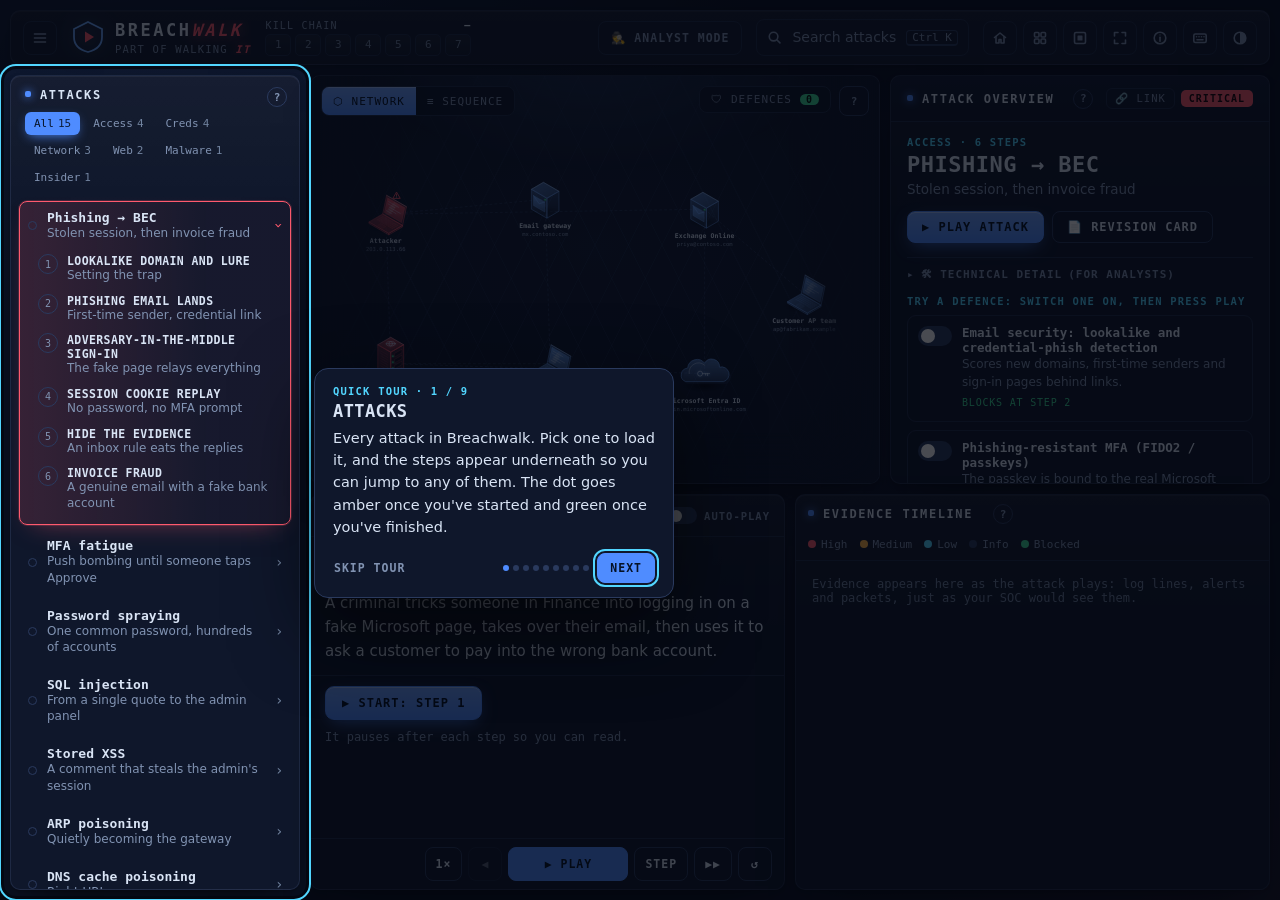
==== breachwalk/index.html @ 95c862a2 "Publish Walking IT: hub and four walks Built from the private walking-it repo by tools/build-site.mj" ====
<!DOCTYPE html>
<!--
  Breachwalk: watch real cyber attacks unfold, step by step.
  Created by Dean Baker. © 2026 Dean Baker. All rights reserved.
-->
<html lang="en-GB">
<head>
<meta charset="utf-8">
<meta name="viewport" content="width=device-width, initial-scale=1">
<meta http-equiv="Content-Security-Policy" content="default-src 'self'; script-src 'self'; style-src 'self' 'unsafe-inline' https://fonts.googleapis.com; font-src https://fonts.gstatic.com; img-src 'self' data:; connect-src 'self'; media-src 'self' data: blob:; object-src 'none'; base-uri 'self'; form-action 'none'">
<meta name="referrer" content="strict-origin-when-cross-origin">
<title>Breachwalk · Watch real cyber attacks unfold, step by step</title>
<meta name="author" content="Dean Baker">
<meta name="copyright" content="© 2026 Dean Baker">
<meta property="og:site_name" content="Walking IT">
<meta name="description" content="Watch real-world cyber attacks play out step by step, see the evidence a SOC analyst would see, and find the defence that breaks the chain. 15 attacks explained in plain English and mapped to MITRE ATT&amp;CK.">
<meta property="og:title" content="Breachwalk · part of Walking IT">
<meta property="og:description" content="Watch real-world cyber attacks play out step by step, and find the defence that breaks the chain. Explained in plain English.">
<meta property="og:type" content="website">
<meta property="og:url" content="https://deanobaker3-alt.github.io/walking-it-site/breachwalk/">
<meta property="og:image" content="https://deanobaker3-alt.github.io/walking-it-site/preview.png">
<meta name="twitter:card" content="summary_large_image">
<meta name="theme-color" content="#0a1020">
<link rel="icon" href="data:image/svg+xml,%3Csvg xmlns='http://www.w3.org/2000/svg' viewBox='0 0 32 32'%3E%3Cpath d='M16 2 29 8v8c0 7-5 12-13 14C8 28 3 23 3 16V8z' fill='%230a1020' stroke='%236ea8ff' stroke-width='2'/%3E%3Cpath d='M13 10.5v11l9-5.5z' fill='%23ff5a6e'/%3E%3C/svg%3E">
<link rel="preconnect" href="https://fonts.googleapis.com">
<link rel="preconnect" href="https://fonts.gstatic.com" crossorigin>
<link href="https://fonts.googleapis.com/css2?family=IBM+Plex+Mono:wght@400;500;600&family=IBM+Plex+Sans:wght@400;500;600;700&family=Press+Start+2P&family=VT323&display=swap" rel="stylesheet">
<style>
/* ================= THEMES ================= */
:root,[data-theme="dark"]{
  --bg:#0a1020;--bg2:#0d1428;--panel:#0f172b;--panel2:#131d36;--line:#1f2c48;--line2:#2a3a5e;
  --text:#d9e4f5;--muted:#8193b2;--dim:#71839f;
  --node:#6ea8ff;--nodeFill:#6ea8ff;--red:#ff5a6e;--amber:#ffb547;--green:#3ddc97;--violet:#a98bff;--cyan:#52d6ff;
  --accent:#4f8cff;--accentText:#061226;--glow:rgba(110,168,255,.35);
  --grid:rgba(110,168,255,.06);
  --font:"IBM Plex Sans",system-ui,sans-serif;--mono:"IBM Plex Mono",ui-monospace,Menlo,monospace;--head:"IBM Plex Mono",ui-monospace,monospace;
  --r:10px;--fs:14px;--labelFs:12px;--shadowC:#000;--rimC:#cfe2ff;
}
[data-theme="light"]{
  --bg:#eef2f8;--bg2:#e6ecf5;--panel:#ffffff;--panel2:#f4f7fc;--line:#d6deea;--line2:#c2cee0;
  --text:#13223b;--muted:#5c6e8c;--dim:#627494;
  --node:#2a63d4;--nodeFill:#2a63d4;--red:#d9324a;--amber:#c27a00;--green:#14935f;--violet:#6d4fd8;--cyan:#08779f;
  --accent:#2a63d4;--accentText:#fff;--glow:rgba(42,99,212,.25);
  --grid:rgba(42,99,212,.07);--shadowC:#1b2a4a;--rimC:#ffffff;
}
[data-theme="pixel"]{
  --bg:#0d0620;--bg2:#140a2e;--panel:#160b33;--panel2:#1d0f42;--line:#3b1f7a;--line2:#5a2fb0;
  --text:#f2ecff;--muted:#a99be0;--dim:#9585d0;
  --node:#29e7ff;--nodeFill:#29e7ff;--red:#ff3b4e;--amber:#ffe14a;--green:#7dff3a;--violet:#ff3ea5;--cyan:#29e7ff;
  --accent:#ff3ea5;--accentText:#1a0620;--glow:rgba(41,231,255,.45);
  --grid:rgba(255,62,165,.08);
  --font:"VT323",ui-monospace,monospace;--mono:"VT323",ui-monospace,monospace;--head:"Press Start 2P",ui-monospace,monospace;
  --r:0px;--fs:19px;--labelFs:9px;
}
*{box-sizing:border-box}
/* keyboard focus: a clear ring on anything you can tab to */
:focus-visible{outline:2px solid var(--cyan);outline-offset:2px}
[data-theme="pixel"] :focus-visible{outline:3px solid var(--amber);outline-offset:1px}
.pal input:focus-visible{outline:none;border-bottom-color:var(--accent)}
/* light theme: darker amber where amber is used as text, for contrast */
[data-theme="light"] text.s-data,[data-theme="light"] .ab-by{fill:#9a6200;color:#9a6200}
html,body{margin:0;height:100%;background:var(--bg);color:var(--text);font:var(--fs)/1.5 var(--font);-webkit-font-smoothing:antialiased}
button{font:inherit;color:inherit;cursor:pointer;background:none;border:none}
a{color:var(--cyan)}
kbd{font:11px var(--mono);border:1px solid var(--line2);border-bottom-width:2px;border-radius:4px;padding:0 5px;color:var(--muted)}
[data-theme="pixel"] kbd{font-size:15px;border-radius:0}
::selection{background:var(--accent);color:var(--accentText)}
::-webkit-scrollbar{width:8px;height:8px}::-webkit-scrollbar-thumb{background:var(--line2);border-radius:8px}::-webkit-scrollbar-track{background:transparent}

/* pixel-theme CRT layer */
.crt{display:none;pointer-events:none;position:fixed;inset:0;z-index:90;background:repeating-linear-gradient(to bottom,rgba(0,0,0,0) 0 2px,rgba(0,0,0,.16) 2px 3px);mix-blend-mode:multiply}
.crt::after{content:"";position:absolute;inset:0;background:radial-gradient(ellipse at center,rgba(0,0,0,0) 60%,rgba(0,0,0,.45) 100%)}
[data-theme="pixel"] .crt{display:block}

/* ================= LAYOUT ================= */
#app{display:grid;height:100vh;height:100dvh;padding:10px;gap:10px;
  grid-template-columns:290px minmax(0,1fr) 380px;grid-template-rows:auto minmax(0,1fr) 260px;
  grid-template-areas:"top top top" "side stage info" "side ev ev"}
#app.nolist{grid-template-columns:0 minmax(0,1fr) 380px;column-gap:0}
#app.nolist .side{display:none}
#app.dia{grid-template-areas:"top top top" "side stage stage" "side stage stage"}
#app.dia .info,#app.dia .ev{display:none}
.card{background:var(--panel);border:1px solid var(--line);border-radius:var(--r);min-height:0;min-width:0}
[data-theme="pixel"] .card{border:3px solid var(--line2);box-shadow:4px 4px 0 #000}
.h{font:600 12px var(--head);letter-spacing:1.6px;text-transform:uppercase;color:var(--text)}
[data-theme="pixel"] .h{font-size:10px;letter-spacing:1px;color:var(--amber)}
.muted{color:var(--muted)}

/* ================= TOP BAR ================= */
.top{grid-area:top;display:flex;align-items:center;gap:14px;padding:8px 12px;flex-wrap:nowrap}
.brand{display:flex;align-items:center;gap:10px;min-width:0}
.brand .logo{width:34px;height:34px;flex:none}
.brand b{font:700 15px var(--head);letter-spacing:2px;white-space:nowrap}
.brand b i{font-style:italic;color:var(--red)}
.brand small{display:block;font:11px var(--mono);color:var(--muted);letter-spacing:.5px;white-space:nowrap}
[data-theme="pixel"] .brand b{font-size:11px;letter-spacing:1px;color:var(--cyan);text-shadow:2px 2px 0 var(--violet)}
[data-theme="pixel"] .brand b i{color:var(--amber)}
[data-theme="pixel"] .brand small{font-size:15px}
.iconbtn{width:34px;height:34px;display:grid;place-items:center;border-radius:8px;border:1px solid var(--line);color:var(--muted);flex:none;transition:all .2s}
.iconbtn:hover,.iconbtn.on{color:var(--text);border-color:var(--accent);background:var(--panel2)}
[data-theme="pixel"] .iconbtn{border-radius:0;border-width:2px}
.iconbtn .ic{width:16px;height:16px;display:block;fill:none;stroke:currentColor;stroke-width:1.6;stroke-linecap:round;stroke-linejoin:round;overflow:visible}
.iconbtn .ic .fill{fill:currentColor;stroke:none}
[data-theme="pixel"] .iconbtn .ic{stroke-width:2;stroke-linecap:square;stroke-linejoin:miter;shape-rendering:crispEdges}
[data-theme="pixel"] .iconbtn .ic rect,[data-theme="pixel"] .iconbtn .ic .fill{rx:0}
.kc{display:flex;flex-direction:column;gap:3px;min-width:0}
.kc .lab{display:flex;justify-content:space-between;gap:10px;font:10px var(--mono);color:var(--muted);letter-spacing:1.2px;text-transform:uppercase}
.kc .lab b{color:var(--text);font-weight:600}
[data-theme="pixel"] .kc .lab{font:7px var(--head);letter-spacing:.5px}
.tiles{display:flex;gap:4px}
.tile{width:26px;height:22px;border-radius:5px;border:1px solid var(--line);display:grid;place-items:center;font:11px var(--mono);color:var(--dim);transition:all .35s cubic-bezier(.2,.8,.2,1)}
.tile.seen{color:var(--muted);border-color:var(--line2);background:var(--panel2)}
.tile.on{color:var(--accentText);background:var(--red);border-color:var(--red);box-shadow:0 0 14px var(--red);transform:translateY(-1px)}
[data-theme="pixel"] .tile{border-radius:0;border-width:2px;font:8px var(--head)}
.sp{flex:1}
.search{display:flex;align-items:center;gap:10px;border:1px solid var(--line);border-radius:8px;padding:7px 10px;color:var(--muted);min-width:210px;transition:border-color .2s}
.search:hover{border-color:var(--accent);color:var(--text)}
[data-theme="pixel"] .search{border-radius:0;border-width:2px}
.search .ic{width:15px;height:15px;flex:none;fill:none;stroke:currentColor;stroke-width:1.7;stroke-linecap:round}
[data-theme="pixel"] .search .ic{stroke-width:2;stroke-linecap:square;shape-rendering:crispEdges}
[data-theme="pixel"] .search{height:34px;align-self:center}
.hud{display:none;gap:14px;font:9px var(--head);color:var(--amber);white-space:nowrap}
.hud b{color:var(--cyan)}
[data-theme="pixel"] .hud{display:flex}
.tb{display:flex;gap:6px}
.dd{position:relative}
.menu{position:absolute;right:0;top:calc(100% + 6px);z-index:60;background:var(--panel);border:1px solid var(--line2);border-radius:10px;padding:6px;min-width:200px;box-shadow:0 20px 50px rgba(0,0,0,.45);animation:pop .18s ease-out}
[data-theme="pixel"] .menu{border-radius:0;border:3px solid var(--violet);box-shadow:6px 6px 0 #000}
.menu button{display:flex;width:100%;align-items:center;gap:10px;padding:8px 10px;border-radius:7px;text-align:left}
.menu button:hover{background:var(--panel2)}
.menu button.on{color:var(--accent)}
.menu .sw{width:14px;height:14px;border-radius:4px;flex:none;border:1px solid var(--line2)}
@keyframes pop{from{opacity:0;transform:translateY(-6px) scale(.98)}to{opacity:1;transform:none}}

/* ================= SIDEBAR ================= */
.side{grid-area:side;display:flex;flex-direction:column;overflow:hidden}
.side .hd{padding:12px 14px 8px}
.ctabs{display:flex;gap:4px;flex-wrap:wrap;margin-top:10px}
.ctab{font:11px var(--mono);padding:4px 8px;border-radius:6px;color:var(--muted);border:1px solid transparent;transition:all .2s}
.ctab b{color:var(--dim);margin-left:4px;font-weight:500}
.ctab.on{background:var(--accent);color:var(--accentText)}
.ctab.on b{color:var(--accentText);opacity:.9}
[data-theme="pixel"] .ctab{font-size:15px;border-radius:0}
.alist{overflow:auto;padding:4px 8px 10px;flex:1}
.aitem{border-radius:8px;margin-bottom:4px;border:1px solid transparent;transition:background .2s,border-color .2s}
.aitem.sel{border-color:var(--red);background:linear-gradient(90deg,rgba(255,90,110,.12),transparent 70%)}
[data-theme="pixel"] .aitem{border-radius:0}
.ahead{display:flex;align-items:center;gap:10px;width:100%;padding:8px 8px;text-align:left}
.ahead:hover{background:var(--panel2);border-radius:8px}
.dot{width:9px;height:9px;border-radius:50%;flex:none;border:1px solid var(--line2);transition:all .3s}
.dot.part{background:var(--amber);border-color:var(--amber);box-shadow:0 0 8px var(--amber)}
.dot.done{background:var(--green);border-color:var(--green);box-shadow:0 0 8px var(--green)}
[data-theme="pixel"] .dot{border-radius:0}
.ahead .nm{font:600 13px var(--mono);display:block}
.ahead .sb{font-size:12px;color:var(--muted);display:block;line-height:1.35}
[data-theme="pixel"] .ahead .nm{font:9px var(--head);line-height:1.6}
[data-theme="pixel"] .ahead .sb{font-size:15px}
.chev{margin-left:auto;color:var(--dim);transition:transform .3s}
.aitem.sel .chev{transform:rotate(90deg);color:var(--red)}
.steps{list-style:none;margin:0;padding:0 8px 8px 12px;overflow:hidden}
.steps.anim{animation:slideDown .35s ease-out}
@keyframes slideDown{from{opacity:0;transform:translateY(-6px)}to{opacity:1;transform:none}}
.steps li{display:flex;gap:9px;align-items:flex-start;padding:5px 6px;border-radius:6px;cursor:pointer;transition:background .2s}
.steps li:hover{background:var(--panel2)}
.steps .n{width:20px;height:20px;border-radius:50%;border:1px solid var(--line2);flex:none;display:grid;place-items:center;font:10px var(--mono);color:var(--muted);transition:all .3s}
.steps li.done .n{background:var(--green);border-color:var(--green);color:#04130c}
.steps li.just .n{animation:tick .35s ease-out}
.steps li.cur .n{background:var(--accent);border-color:var(--accent);color:var(--accentText);box-shadow:0 0 0 4px var(--glow)}
.steps li.blk .n{background:var(--green);border-color:var(--green);color:#04130c}
.steps li.off{opacity:.35}
[data-theme="pixel"] .steps .n{border-radius:0}
@keyframes tick{0%{transform:scale(.6)}60%{transform:scale(1.2)}100%{transform:none}}
.steps .t{font:600 11.5px var(--mono);letter-spacing:.4px;text-transform:uppercase;display:block}
.steps .s{font-size:12px;color:var(--muted);display:block;line-height:1.3}
[data-theme="pixel"] .steps .t{font:8px var(--head);line-height:1.6}
[data-theme="pixel"] .steps .s{font-size:15px}

/* ================= STAGE ================= */
.stage{grid-area:stage;position:relative;overflow:hidden;display:flex;flex-direction:column}
.stage-bar{position:absolute;top:10px;left:10px;right:10px;display:flex;gap:8px;z-index:5;pointer-events:none}
.stage-bar>*{pointer-events:auto}
.seg{display:flex;border:1px solid var(--line);border-radius:8px;overflow:hidden;background:var(--panel)}
.seg button{padding:6px 11px;font:11px var(--mono);letter-spacing:1px;text-transform:uppercase;color:var(--muted);transition:all .2s}
.seg button.on{background:var(--accent);color:var(--accentText)}
[data-theme="pixel"] .seg{border-radius:0;border-width:2px}
[data-theme="pixel"] .seg button{font:8px var(--head)}
.defbtn{display:flex;align-items:center;gap:8px;padding:6px 11px;border:1px solid var(--line);border-radius:8px;background:var(--panel);font:11px var(--mono);letter-spacing:1px;text-transform:uppercase;color:var(--muted);transition:all .2s}
.defbtn:hover{border-color:var(--green);color:var(--text)}
.defbtn b{background:var(--green);color:#04130c;border-radius:10px;padding:0 6px;font-size:10px}
[data-theme="pixel"] .defbtn{border-radius:0;border-width:2px;font:8px var(--head)}
.canvas{position:relative;flex:1;min-height:0;background:radial-gradient(ellipse 90% 70% at 50% 42%,var(--panel2),var(--panel) 75%)}
/* isometric floor: two sets of lines at the same slope as the icons */
.canvas::before{content:"";position:absolute;inset:0;pointer-events:none;
  background-image:repeating-linear-gradient(63.43deg,var(--grid) 0 1px,transparent 1px 30px),repeating-linear-gradient(-63.43deg,var(--grid) 0 1px,transparent 1px 30px);
  -webkit-mask-image:radial-gradient(ellipse 75% 70% at 50% 50%,#000 30%,transparent 100%);mask-image:radial-gradient(ellipse 75% 70% at 50% 50%,#000 30%,transparent 100%)}
/* lighting: a soft key light from above, and a vignette that lets the edges fall away */
.canvas::after{content:"";position:absolute;inset:0;pointer-events:none;z-index:1;
  background:linear-gradient(90deg,var(--panel),transparent 90px,transparent calc(100% - 90px),var(--panel)),linear-gradient(180deg,transparent 30%,transparent calc(100% - 50px),var(--panel)),radial-gradient(ellipse 60% 45% at 50% -8%,color-mix(in srgb,var(--node) 14%,transparent),transparent 70%),radial-gradient(ellipse 120% 110% at 50% 50%,transparent 58%,color-mix(in srgb,var(--bg) 70%,transparent) 100%)}
[data-theme="light"] .canvas::after{background:linear-gradient(90deg,var(--panel),transparent 90px,transparent calc(100% - 90px),var(--panel)),linear-gradient(180deg,transparent 30%,transparent calc(100% - 50px),var(--panel)),radial-gradient(ellipse 60% 45% at 50% -8%,rgba(42,99,212,.08),transparent 70%),radial-gradient(ellipse 120% 110% at 50% 50%,transparent 62%,rgba(19,34,59,.07) 100%)}
[data-theme="pixel"] .canvas::before{background-image:linear-gradient(var(--grid) 1px,transparent 1px),linear-gradient(90deg,var(--grid) 1px,transparent 1px);background-size:16px 16px;-webkit-mask-image:none;mask-image:none}
[data-theme="pixel"] .canvas::after{background:linear-gradient(90deg,var(--panel),transparent 70px,transparent calc(100% - 70px),var(--panel)),linear-gradient(180deg,transparent calc(100% - 40px),var(--panel)),radial-gradient(ellipse 120% 110% at 50% 50%,transparent 60%,rgba(0,0,0,.35) 100%)}
#net{position:absolute;inset:0;width:100%;height:100%;display:block}
#seq{position:absolute;inset:48px 0 0 0;overflow:auto;display:none}
.stage.seqv #net{display:none}.stage.seqv #seq{display:block}

/* nodes */
.node .nin{animation:nodeIn .6s cubic-bezier(.2,.9,.25,1.2) both;transform-box:fill-box;transform-origin:center bottom}
@keyframes nodeIn{from{opacity:0;transform:translateY(14px) scale(.85)}to{opacity:1;transform:none}}
/* shaded isometric icons */
.node .ico polygon,.node .ico ellipse.f-top,.node .ico rect.f-s{stroke:var(--node);stroke-width:1.1;stroke-linejoin:round;stroke-opacity:.9;transition:stroke .5s}
.node .ico .f-top{fill:url(#g-top-b)}.node .ico .f-l{fill:url(#g-l-b)}.node .ico .f-r{fill:url(#g-r-b)}.node .ico .f-s{fill:url(#g-l-b)}
.node .ico .screen{fill:url(#g-scr-b);stroke:var(--node);stroke-width:.8}
.node .ico .cyl{fill:url(#g-cyl-b);stroke:none}.node .ico .cyledge{fill:none;stroke:var(--node);stroke-width:1.1}
.node .ico .band{fill:none;stroke:var(--node);stroke-width:1;stroke-opacity:.75}
.node .ico .rimring{fill:none;stroke:var(--rimC);stroke-opacity:.35;stroke-width:.8}
.node .ico .cloud{fill:url(#g-cloud-b);stroke:var(--node);stroke-width:1.3}
.node .ico .cloudback{fill:var(--node);opacity:.08}
.node .ico .cloudhl{fill:none;stroke:var(--rimC);stroke-opacity:.55;stroke-width:1.6;stroke-linecap:round}
.node .ico .bay{fill:var(--bg);fill-opacity:.55;stroke:var(--node);stroke-width:.7;stroke-opacity:.6}
.node .ico .vent{stroke:var(--node);stroke-width:.8;stroke-opacity:.45;fill:none}
.node .ico .keys{fill:var(--node);fill-opacity:.32;stroke:none}
.node .ico .pad{fill:var(--node);fill-opacity:.14;stroke:var(--node);stroke-width:.6;stroke-opacity:.5}
.node .ico .code{stroke:var(--rimC);stroke-opacity:.7;stroke-width:1.1;stroke-linecap:round;fill:none}
.node .ico .sheen{fill:url(#g-sheen);stroke:none}
.node .ico .rim{fill:none;stroke:var(--rimC);stroke-opacity:.6;stroke-width:1.1;stroke-linejoin:round;stroke-linecap:round}
.node .ico .edge{fill:none;stroke:var(--node);stroke-width:1.1;stroke-opacity:.95}
.node .ico .ant{stroke:var(--node);stroke-width:1.6;stroke-linecap:round;fill:none}
.node .ico .tip{fill:var(--node);stroke:var(--node);stroke-opacity:.3;stroke-width:4}
.node .ico .metal polygon{stroke:var(--muted);fill:var(--muted);fill-opacity:.25}
.node .ico .glyph{fill:none;stroke:var(--node);stroke-width:1.6;stroke-linecap:round;stroke-linejoin:round}
.node .ico .emb .glyph,.node .ico .crown{stroke:var(--rimC);stroke-opacity:.9;filter:drop-shadow(0 0 3px var(--node))}
.node .ico .wdot{fill:var(--rimC)}
.node .ico .warn .glyph{stroke:var(--red);stroke-width:1.8}
.node .ico .warn{animation:warnPulse 1.6s ease-in-out infinite}
@keyframes warnPulse{50%{opacity:.45}}
.node .ico .cshadow{fill:url(#g-shadow);stroke:none}
.node .ico .led{fill:var(--green);stroke:var(--green);stroke-opacity:.28;stroke-width:3.2}
.node.focus .ico .led,.node.comp .ico .led{animation:ledTw 2.6s ease-in-out infinite}
.node .ico .led.sm{stroke-width:2.2}
@keyframes ledTw{0%,100%{opacity:1}45%{opacity:1}50%{opacity:.25}55%{opacity:1}80%{opacity:.7}}
.node.hostile .ico .f-top,.node.comp .ico .f-top{fill:url(#g-top-r)}.node.hostile .ico .f-l,.node.comp .ico .f-l,.node.hostile .ico .f-s,.node.comp .ico .f-s{fill:url(#g-l-r)}.node.hostile .ico .f-r,.node.comp .ico .f-r{fill:url(#g-r-r)}
.node.hostile .ico .screen,.node.comp .ico .screen{fill:url(#g-scr-r)}.node.hostile .ico .cyl,.node.comp .ico .cyl{fill:url(#g-cyl-r)}.node.hostile .ico .cloud,.node.comp .ico .cloud{fill:url(#g-cloud-r)}
.node.comp .ico .led{fill:var(--red);stroke:var(--red);animation-duration:.9s}
[data-theme="dark"] .node.focus .ico{filter:drop-shadow(0 0 10px color-mix(in srgb,var(--node) 45%,transparent))}
[data-theme="dark"] .node.comp .ico{filter:drop-shadow(0 0 12px color-mix(in srgb,var(--red) 55%,transparent))}
[data-theme="light"] .node .ico .bay{fill:#fff;fill-opacity:.7}
[data-theme="light"] .node .ico .code{stroke:#fff;stroke-opacity:.9}
[data-theme="light"] .node .ico .rim,[data-theme="light"] .node .ico .cloudhl{stroke-opacity:.85}
[data-theme="light"] .node.focus .ico{filter:drop-shadow(0 4px 10px rgba(42,99,212,.28))}
[data-theme="light"] .node.comp .ico{filter:drop-shadow(0 4px 12px rgba(217,50,74,.35))}
.node.hostile{--node:var(--red);--nodeFill:var(--red)}
.node.comp{--node:var(--red);--nodeFill:var(--red)}
.node .halo ellipse{opacity:0;transition:opacity .5s}
.node .halo .pool{fill:url(#g-halo-b)}
.node .halo .ring{fill:none;stroke:var(--node);stroke-width:1.3;stroke-dasharray:3 7;stroke-linecap:round}
.node .halo .ring.r2{stroke-width:.8;stroke-dasharray:1 5}
.node.focus .halo .pool{opacity:.85}
.node.focus .halo .ring{opacity:.75;animation:ringSpin 9s linear infinite}
.node.focus .halo .ring.r2{opacity:.4;animation-direction:reverse;animation-duration:14s}
.node.hostile .halo .pool{fill:url(#g-halo-r)}
.node.comp .halo .pool{fill:url(#g-halo-r);opacity:1;animation:pulse 1.8s ease-in-out infinite}
.node.comp .halo .ring{stroke:var(--red);opacity:.8}
.node.comp.focus .halo .ring{animation:ringSpin 5s linear infinite}
@keyframes ringSpin{to{stroke-dashoffset:-100}}
@keyframes pulse{0%,100%{opacity:.55}50%{opacity:1}}
.node.dim{opacity:.35;transition:opacity .5s}
.node{transition:opacity .5s}
.node .nl{font:600 13px var(--mono);fill:var(--text);text-anchor:middle}
.node .ns{font:11px var(--mono);fill:var(--muted);text-anchor:middle}
[data-theme="pixel"] .node .nl{font:9px var(--head)}
[data-theme="pixel"] .node .ns{font:14px var(--mono)}
.node.bump .ico{animation:bump .45s ease-out}
@keyframes bump{0%{transform:none}35%{transform:translateY(-6px) scale(1.06)}100%{transform:none}}
.node .ico{transform-box:fill-box;transform-origin:center bottom}
.node .px rect{shape-rendering:crispEdges}
.compbadge{opacity:0;transition:opacity .4s}
.node.comp .compbadge{opacity:1}
.compbadge rect{fill:var(--red);stroke:color-mix(in srgb,var(--red) 55%,#fff);stroke-width:.8}
.compbadge text{fill:#fff;font:700 9px var(--mono);text-anchor:middle;letter-spacing:.8px}
.compbadge .bdot{fill:#fff;animation:blink 1s steps(2) infinite}
[data-theme="dark"] .node.comp .compbadge{filter:drop-shadow(0 0 5px color-mix(in srgb,var(--red) 60%,transparent))}
[data-theme="light"] .node.comp .compbadge{filter:drop-shadow(0 2px 4px rgba(217,50,74,.35))}
[data-theme="pixel"] .node.comp .compbadge{animation:blink 1.2s steps(2) infinite}
[data-theme="pixel"] .compbadge text{font:6px var(--head)}
@keyframes blink{50%{opacity:.55}}
.link{stroke:var(--line2);stroke-width:1.4;stroke-dasharray:4 6;stroke-linecap:round;fill:none;transition:stroke .4s,stroke-width .4s}
.linkglow{stroke:var(--node);stroke-width:7;stroke-linecap:round;fill:none;opacity:0;transition:opacity .5s,stroke .4s}
.link.live{stroke:var(--node);stroke-width:1.8;stroke-opacity:.9;animation:flow 1s linear infinite}
.linkglow.live{opacity:.12}
.link.live.hot,.linkglow.live.hot{stroke:var(--red)}
.linkglow.live.hot{opacity:.16}
@keyframes flow{to{stroke-dashoffset:-22}}
/* packets */
.pkt rect.card{rx:6;stroke-width:1.4}
.pkt text{font:600 11px var(--mono);fill:#fff;dominant-baseline:middle;text-anchor:middle;letter-spacing:.3px}
[data-theme="pixel"] .pkt rect.card{rx:0;stroke-width:2}
[data-theme="pixel"] .pkt text{font:8px var(--head)}
.k-attack rect.card{fill:#3a0d18;stroke:var(--red)}.k-attack .dotp{fill:var(--red)}
.k-normal rect.card{fill:#0e2346;stroke:var(--node)}.k-normal .dotp{fill:var(--node)}
.k-data rect.card{fill:#3a2a06;stroke:var(--amber)}.k-data .dotp{fill:var(--amber)}
.k-defence rect.card{fill:#06301f;stroke:var(--green)}.k-defence .dotp{fill:var(--green)}
[data-theme="light"] .pkt text{fill:#13223b}
[data-theme="light"] .k-attack rect.card{fill:#ffe5e9}[data-theme="light"] .k-normal rect.card{fill:#e4edff}[data-theme="light"] .k-data rect.card{fill:#fff2d6}[data-theme="light"] .k-defence rect.card{fill:#dcf7ea}
.pkt .pcore{fill:#fff}
.pkt .pglow{animation:pktPulse .5s ease-in-out infinite alternate}
@keyframes pktPulse{to{transform:scale(1.18)}}
.pkt .pglow{transform-box:fill-box;transform-origin:center}
.pkt rect.card{filter:drop-shadow(0 4px 10px rgba(0,0,0,.35))}
.trail{fill:none;stroke-width:2.4;stroke-linecap:round;stroke-dasharray:1;stroke-dashoffset:1;opacity:.9}
.trail.glow{stroke-width:9;opacity:.16}
.trailg{transition:opacity .6s}.trailg.fade{opacity:0}
.trail.k-attack{stroke:var(--red)}.trail.k-normal{stroke:var(--node)}.trail.k-data{stroke:var(--amber)}.trail.k-defence{stroke:var(--green)}
.ripple{fill:none;stroke-width:2;animation:ripple .9s ease-out forwards}
.ripple.k-attack{stroke:var(--red)}.ripple.k-normal{stroke:var(--node)}.ripple.k-data{stroke:var(--amber)}.ripple.k-defence{stroke:var(--green)}
@keyframes ripple{from{opacity:.9;transform:scale(.3)}to{opacity:0;transform:scale(1.8)}}
.rippleg .ripple{stroke-width:1.6}
.rippleg .ripple.r2{animation-delay:.18s;opacity:0}
.rippleg .ripple.r3{stroke-width:1;animation-duration:.7s}
.ripple{transform-box:fill-box;transform-origin:center}
.shield{animation:shieldIn .5s cubic-bezier(.2,1.4,.3,1) both;transform-box:fill-box;transform-origin:center}
.shield path{fill:var(--green);stroke:#04130c;stroke-width:1.5}
.shield .sbody{fill:url(#g-sh);stroke:#bfffe2;stroke-width:1.2}
[data-theme="pixel"] .shield .sbody{fill:var(--green);stroke:#04130c}
.shield .sglow{fill:var(--green);opacity:.16;animation:sglow 1.4s ease-in-out infinite}
@keyframes sglow{50%{opacity:.3}}
[data-theme="dark"] .shield{filter:drop-shadow(0 0 10px rgba(61,220,151,.55))}
.shield text{font:700 10px var(--mono);fill:var(--green);text-anchor:middle}
[data-theme="pixel"] .shield text{font:8px var(--head)}
@keyframes shieldIn{from{opacity:0;transform:scale(.2) rotate(-20deg)}to{opacity:1;transform:none}}
.burst{fill:none;stroke:var(--green);stroke-width:3;animation:ripple 1s ease-out forwards;transform-box:fill-box;transform-origin:center}
.callout{animation:pop2 .45s cubic-bezier(.2,1.4,.3,1) both;transform-box:fill-box;transform-origin:center bottom}
.callout .cbg{fill:var(--panel2);stroke:color-mix(in srgb,var(--red) 70%,var(--line2));stroke-width:1.2;rx:8}
.callout .cbar{fill:var(--red);stroke:var(--red);stroke-opacity:.3;stroke-width:4;animation:blink 1.2s ease-in-out infinite}.callout .cptr{fill:var(--panel2);stroke:color-mix(in srgb,var(--red) 70%,var(--line2));stroke-width:1.2;stroke-linejoin:round}
.callout.good .cbg,.callout.good .cptr{stroke:color-mix(in srgb,var(--green) 70%,var(--line2))}.callout.good .cbar{fill:var(--green)}
[data-theme="dark"] .callout{filter:drop-shadow(0 6px 14px rgba(0,0,0,.45))}
[data-theme="light"] .callout{filter:drop-shadow(0 4px 10px rgba(19,34,59,.15))}
[data-theme="pixel"] .callout rect{fill:var(--panel);stroke:var(--red);stroke-width:2;rx:0}[data-theme="pixel"] .callout.good rect{stroke:var(--green)}
.callout text{font:600 11.5px var(--mono);fill:var(--text);text-anchor:middle;dominant-baseline:middle}
[data-theme="pixel"] .callout rect{rx:0;stroke-width:2}
[data-theme="pixel"] .callout text{font:8px var(--head)}
@keyframes pop2{from{opacity:0;transform:translateY(8px) scale(.8)}to{opacity:1;transform:none}}

/* banner */
.banner{position:absolute;left:50%;top:56px;transform:translateX(-50%);z-index:6;padding:10px 18px;border-radius:12px;font:600 13px var(--mono);letter-spacing:1px;display:flex;gap:10px;align-items:center;animation:bannerIn .5s cubic-bezier(.2,1.3,.3,1) both;white-space:nowrap;box-shadow:0 12px 40px rgba(0,0,0,.4)}
.banner.good{background:linear-gradient(180deg,#5cf0b0,var(--green));color:#04130c;box-shadow:0 10px 30px -6px rgba(61,220,151,.55),inset 0 1px 0 rgba(255,255,255,.5)}
.banner.bad{background:linear-gradient(180deg,#ff7d8d,var(--red));color:#fff;box-shadow:0 10px 30px -6px rgba(255,90,110,.55),inset 0 1px 0 rgba(255,255,255,.35)}
[data-theme="light"] .banner.good{box-shadow:0 8px 22px -8px rgba(20,147,95,.6)}[data-theme="light"] .banner.bad{box-shadow:0 8px 22px -8px rgba(217,50,74,.6)}
[data-theme="pixel"] .banner.good{background:var(--green)}[data-theme="pixel"] .banner.bad{background:var(--red)}
[data-theme="pixel"] .banner{border-radius:0;font:11px var(--head);padding:14px 20px;box-shadow:6px 6px 0 #000;animation:bannerIn .5s steps(5) both,shake .4s .5s 2}
@keyframes bannerIn{from{opacity:0;transform:translate(-50%,-16px) scale(.9)}to{opacity:1;transform:translateX(-50%)}}
@keyframes shake{25%{transform:translate(-52%,0)}75%{transform:translate(-48%,0)}}

/* sequence view */
#seq svg{display:block}
.seqhead{position:sticky;top:0;z-index:2;background:linear-gradient(var(--panel) 80%,transparent)}
.lhead rect{fill:var(--panel2);stroke:var(--line2)}
.lhead.bad rect{stroke:var(--red);fill:color-mix(in srgb,var(--red) 8%,var(--panel2))}
.lanehd{font:600 11px var(--mono);fill:var(--text);text-anchor:middle}
.lhead.bad .lanehd{fill:var(--red)}
.lanesub{font:10px var(--mono);fill:var(--muted);text-anchor:middle}
[data-theme="pixel"] .lhead rect{rx:0}
[data-theme="pixel"] .lanehd{font:15px var(--mono)}[data-theme="pixel"] .lanesub{font:13px var(--mono)}
.lane{stroke:var(--line2);stroke-dasharray:2 5}
.lane.bad{stroke:color-mix(in srgb,var(--red) 45%,var(--line2))}
.sband rect{fill:color-mix(in srgb,var(--cyan) 5%,transparent);stroke:var(--line)}
.sband.cur rect{fill:color-mix(in srgb,var(--cyan) 12%,transparent);stroke:color-mix(in srgb,var(--cyan) 50%,var(--line))}
.sstep{font:700 10.5px var(--mono);fill:var(--cyan);letter-spacing:1px}
.sstitle{font:600 12px var(--font);fill:var(--text)}
[data-theme="pixel"] .sband rect{rx:0}
[data-theme="pixel"] .sstep{font:7px var(--head);fill:var(--amber)}[data-theme="pixel"] .sstitle{font:16px var(--mono)}
.sarrow{fill:none;stroke-width:2;stroke-linecap:round}
.sarrow.draw{stroke-dasharray:1;stroke-dashoffset:1;animation:draw var(--d,1s) cubic-bezier(.4,0,.2,1) forwards}
@keyframes draw{to{stroke-dashoffset:0}}
.sarrow.headin{animation:fadeIn .15s var(--d,1s) both}
.sdot{stroke:none}
.slabel{font:600 11px var(--mono);text-anchor:middle;paint-order:stroke;stroke:var(--panel);stroke-width:5px;stroke-linejoin:round}
[data-theme="pixel"] .slabel{font:15px var(--mono)}
.slabel.draw,.sblock.draw{animation:fadeIn .6s .25s both}
.s-attack{stroke:var(--red);fill:var(--red)}.s-normal{stroke:var(--node);fill:var(--node)}.s-data{stroke:var(--amber);fill:var(--amber)}.s-defence{stroke:var(--green);fill:var(--green)}
text.s-attack,text.s-normal,text.s-data,text.s-defence{stroke:var(--panel)}
.sblock circle{fill:var(--green)}.sblock text{font:700 11px var(--mono);fill:#04130c;text-anchor:middle}
.scall rect{fill:var(--panel2);stroke:var(--red)}.scall.good rect{stroke:var(--green)}
.scall text{font:600 11px var(--mono);fill:var(--text);text-anchor:middle;dominant-baseline:middle}
[data-theme="pixel"] .scall rect{rx:0}[data-theme="pixel"] .scall text{font:15px var(--mono)}
.seqempty{position:absolute;top:130px;left:0;right:0;text-align:center;padding:0 30px}
@keyframes fadeIn{from{opacity:0}to{opacity:1}}

/* inspector */
.insp{position:absolute;inset:0;z-index:8;background:var(--panel);display:flex;flex-direction:column;animation:inspIn .35s cubic-bezier(.2,.9,.3,1) both}
@keyframes inspIn{from{opacity:0;transform:translateY(14px)}to{opacity:1;transform:none}}
.insp .ih{display:flex;gap:12px;align-items:center;padding:12px 14px;border-bottom:1px solid var(--line)}
.badge{font:600 10px var(--mono);letter-spacing:1px;text-transform:uppercase;padding:3px 8px;border-radius:5px;white-space:nowrap}
[data-theme="pixel"] .badge{border-radius:0;font:7px var(--head);padding:5px 7px}
.sev-high .badge,.badge.sev-high{background:var(--red);color:#fff}
.sev-med .badge,.badge.sev-med{background:var(--amber);color:#1c1300}
.sev-low .badge,.badge.sev-low{background:var(--cyan);color:#001a24}
.sev-info .badge,.badge.sev-info{background:var(--line2);color:var(--text)}
.sev-block .badge,.badge.sev-block{background:var(--green);color:#04130c}
.insp .it{min-width:0;flex:1}
.insp .it b{display:block;font:600 13.5px var(--mono);white-space:nowrap;overflow:hidden;text-overflow:ellipsis}
.insp .it span{font:11.5px var(--mono);color:var(--muted)}
[data-theme="pixel"] .insp .it b{font:9px var(--head);line-height:1.7}
[data-theme="pixel"] .insp .it span{font-size:15px}
.insp .ib{overflow:auto;padding:12px 16px 18px;display:grid;grid-template-columns:minmax(0,1.25fr) minmax(0,1fr);gap:18px}
.insp .ib.one{grid-template-columns:1fr}
.where{font:11.5px var(--mono);color:var(--muted);margin-bottom:10px}
[data-theme="pixel"] .where{font-size:15px}
.layers{display:flex;height:22px;border-radius:5px;overflow:hidden;margin-bottom:12px;font:10px var(--mono)}
.layers div{display:flex;align-items:center;justify-content:space-between;padding:0 6px;color:#04101f;font-weight:600}
.grp{border:1px solid var(--line);border-radius:8px;margin-bottom:10px;overflow:hidden}
.grp .gh{padding:7px 10px;background:var(--panel2);font:600 12px var(--mono);display:flex;justify-content:space-between;gap:10px}
.grp .gh span{color:var(--muted);font-weight:400}
[data-theme="pixel"] .grp{border-radius:0}
.fld{display:grid;grid-template-columns:130px minmax(0,1fr);gap:4px 12px;padding:7px 10px;border-top:1px solid var(--line)}
.fld:first-child{border-top:none}
.fld .fn{font:600 11.5px var(--mono);color:var(--muted)}
.fld .fv{font:12.5px var(--mono);word-break:break-word}
.fld .fm{grid-column:2;font-size:12.5px;color:var(--muted)}
[data-theme="pixel"] .fld .fn{font:7px var(--head);line-height:1.8}
[data-theme="pixel"] .fld .fv{font-size:17px}[data-theme="pixel"] .fld .fm{font-size:15px}
pre.raw{margin:0;background:#060a14;color:#cfe0ff;border:1px solid var(--line);border-radius:8px;padding:10px 12px;font:11.5px/1.55 var(--mono);white-space:pre-wrap;word-break:break-word}
[data-theme="light"] pre.raw{background:#0f1a2e}
[data-theme="pixel"] pre.raw{border-radius:0;font-size:16px;color:var(--green);background:#05020d}
.hex{font:11.5px/1.7 var(--mono);display:grid;grid-template-columns:44px 1fr auto;gap:2px 12px}
.hex .o{color:var(--dim)}.hex .a{color:var(--muted)}
[data-theme="pixel"] .hex{font-size:16px}

/* ================= INFO PANEL ================= */
.info{grid-area:info;overflow:auto;display:flex;flex-direction:column}
.info .ph{display:flex;justify-content:space-between;align-items:center;padding:12px 16px;border-bottom:1px solid var(--line);position:sticky;top:0;background:var(--panel);z-index:1}
.back{font:10.5px var(--mono);letter-spacing:1px;text-transform:uppercase;color:var(--muted);border:1px solid var(--line);border-radius:6px;padding:3px 8px}
.back:hover{color:var(--text);border-color:var(--accent)}
[data-theme="pixel"] .back{border-radius:0;font:7px var(--head);padding:5px 7px}
.ib2{padding:14px 16px 18px}
.fx-in{animation:fxIn .45s cubic-bezier(.2,.8,.2,1) both}
@keyframes fxIn{from{opacity:0;transform:translateY(10px)}to{opacity:1;transform:none}}
.kick{font:600 10.5px var(--mono);letter-spacing:1.2px;text-transform:uppercase;color:var(--cyan)}
[data-theme="pixel"] .kick{font:7px var(--head);color:var(--amber);line-height:1.8}
.ttl{font:700 22px var(--head);margin:4px 0 0;letter-spacing:.5px;text-transform:uppercase}
[data-theme="pixel"] .ttl{font-size:13px;line-height:1.6;color:var(--cyan);text-shadow:2px 2px 0 var(--violet)}
.subt{color:var(--muted);margin:2px 0 10px;font-size:13.5px}
[data-theme="pixel"] .subt{font-size:17px}
.para{margin:0 0 12px;font-size:13.5px;line-height:1.6}
[data-theme="pixel"] .para{font-size:18px;line-height:1.3}
.kv{display:grid;grid-template-columns:auto 1fr;border-top:1px solid var(--line);margin:8px 0 4px}
.kv span{padding:7px 0;border-bottom:1px solid var(--line);font-size:12.5px}
.kv span:nth-child(odd){font:600 10.5px var(--mono);letter-spacing:1px;text-transform:uppercase;color:var(--muted);padding-right:14px}
[data-theme="pixel"] .kv span{font-size:16px}[data-theme="pixel"] .kv span:nth-child(odd){font:7px var(--head);line-height:2}
.chip{display:inline-block;font:600 10px var(--mono);letter-spacing:1px;padding:3px 8px;border-radius:5px;text-transform:uppercase}
.chip.crit{background:var(--red);color:#1a0508}.chip.high{background:var(--amber);color:#1c1300}
[data-theme="pixel"] .chip{border-radius:0;font:7px var(--head)}
.mcard{border:1px solid var(--line);border-radius:8px;padding:8px 10px;margin:8px 0;display:flex;gap:10px;align-items:flex-start;transition:opacity .3s,border-color .3s}
.mcard.pending{opacity:.68}
.mcard .mt{font:600 10px var(--mono);letter-spacing:1px;text-transform:uppercase;padding:2px 7px;border-radius:4px;flex:none;white-space:nowrap}
.mcard .ml{font:12px var(--mono)}
.mcard .ml small{display:block;color:var(--muted);font-size:10.5px;letter-spacing:.6px;text-transform:uppercase}
[data-theme="pixel"] .mcard{border-radius:0}
[data-theme="pixel"] .mcard .mt{font:6px var(--head);border-radius:0;padding:4px}
[data-theme="pixel"] .mcard .ml{font-size:16px}[data-theme="pixel"] .mcard .ml small{font-size:13px}
.mt.k-attack{background:var(--red);color:#1a0508}[data-theme="light"] .mt.k-attack{background:#b3243a;color:#fff}[data-theme="light"] .mt.k-normal{color:#fff}.mt.k-normal{background:var(--node);color:#04101f}.mt.k-data{background:var(--amber);color:#1c1300}.mt.k-defence{background:var(--green);color:#04130c}
.box{border-radius:8px;padding:10px 12px;margin:12px 0;font-size:13px;line-height:1.55}
.box b.h2{display:block;font:600 10px var(--mono);letter-spacing:1.2px;text-transform:uppercase;margin-bottom:4px}
.box.see{background:rgba(82,214,255,.08);border:1px solid rgba(82,214,255,.35)}
.box.see b.h2{color:var(--cyan)}
.box.good{background:rgba(61,220,151,.1);border:1px solid rgba(61,220,151,.45)}
.box.good b.h2{color:var(--green)}
.box.bad{background:rgba(255,90,110,.1);border:1px solid rgba(255,90,110,.45)}
.box.bad b.h2{color:var(--red)}
[data-theme="pixel"] .box{border-radius:0;font-size:17px;line-height:1.3;border-width:2px}
[data-theme="pixel"] .box b.h2{font:7px var(--head);line-height:1.8}
.plain{border-left:3px solid var(--accent);background:color-mix(in srgb,var(--accent) 7%,transparent);border-radius:0 8px 8px 0;padding:10px 12px;margin:10px 0 4px}
.plain b.h2{display:block;font:600 10px var(--mono);letter-spacing:1.2px;text-transform:uppercase;color:var(--accent);margin-bottom:4px}
.plain p{margin:0;font-size:14.5px;line-height:1.6}
[data-theme="light"] .plain p{color:var(--text)}
[data-theme="pixel"] .plain{border-radius:0;border-left-width:4px}[data-theme="pixel"] .plain b.h2{font:7px var(--head);color:var(--violet);line-height:1.8}[data-theme="pixel"] .plain p{font-size:19px;line-height:1.3}
.gloss{margin:12px 0 4px;border:1px dashed var(--line2);border-radius:8px;padding:9px 12px}
.gloss b.h2{display:block;font:600 10px var(--mono);letter-spacing:1.2px;text-transform:uppercase;color:var(--violet);margin-bottom:4px}
.gloss dl{margin:0}.gloss dt{font:600 12px var(--mono);color:var(--text);margin-top:6px}.gloss dd{margin:1px 0 0;font-size:12.5px;color:var(--muted);line-height:1.5}
[data-theme="pixel"] .gloss{border-radius:0}[data-theme="pixel"] .gloss b.h2{font:7px var(--head);line-height:1.8}[data-theme="pixel"] .gloss dt{font:7px var(--head);line-height:1.8}[data-theme="pixel"] .gloss dd{font-size:16px}
.tech{margin:14px 0 0;border-top:1px solid var(--line);padding-top:10px}
.tech>summary{cursor:pointer;font:600 11px var(--mono);letter-spacing:1px;text-transform:uppercase;color:var(--muted);list-style:none;display:flex;gap:6px;align-items:center}
.tech>summary::-webkit-details-marker{display:none}
.tech>summary::before{content:"▸";transition:transform .2s;display:inline-block}
.tech[open]>summary::before{transform:rotate(90deg)}
.tech>summary:hover{color:var(--text)}
.tech-in{padding-top:10px}
.mono-s{font:11.5px var(--mono);color:var(--muted)}
[data-theme="pixel"] .tech>summary{font:7px var(--head)}
.ul{margin:6px 0 0;padding-left:18px}.ul li{margin:3px 0}
.defs{display:flex;flex-direction:column;gap:8px;margin-top:8px}
.def{display:flex;gap:10px;align-items:flex-start;border:1px solid var(--line);border-radius:9px;padding:9px 10px;text-align:left;width:100%;transition:all .25s}
.def:hover{border-color:var(--green)}
.def.on{border-color:var(--green);background:rgba(61,220,151,.08)}
.tg{width:34px;height:20px;border-radius:20px;background:var(--line2);position:relative;flex:none;margin-top:1px;transition:background .25s}
.tg::after{content:"";position:absolute;top:3px;left:3px;width:14px;height:14px;border-radius:50%;background:#fff;transition:transform .28s cubic-bezier(.3,1.4,.4,1)}
.def.on .tg{background:var(--green)}.def.on .tg::after{transform:translateX(14px)}
[data-theme="pixel"] .def{border-radius:0;border-width:2px}
[data-theme="pixel"] .tg,[data-theme="pixel"] .tg::after{border-radius:0}
.def .dn{font:600 12.5px var(--mono);display:block}
.def .dd2{font-size:12px;color:var(--muted);display:block}
.def .dat{font:10px var(--mono);color:var(--green);letter-spacing:.8px;text-transform:uppercase}
[data-theme="light"] .def .dat{color:#0b6b45}
[data-theme="light"] .chip.crit{background:#b3243a;color:#fff}
[data-theme="pixel"] .def .dn{font:8px var(--head);line-height:1.6}[data-theme="pixel"] .def .dd2{font-size:15px}[data-theme="pixel"] .def .dat{font:7px var(--head)}
.btn{display:inline-flex;align-items:center;gap:8px;justify-content:center;padding:8px 14px;border-radius:8px;border:1px solid var(--line2);font:600 12px var(--mono);letter-spacing:1px;text-transform:uppercase;transition:all .2s}
.btn:hover{border-color:var(--accent)}
.btn.pri{background:var(--accent);border-color:var(--accent);color:var(--accentText)}
.btn.pri:hover{filter:brightness(1.12)}
[data-theme="pixel"] .btn{border-radius:0;border-width:2px;font:8px var(--head);box-shadow:3px 3px 0 #000}
[data-theme="pixel"] .btn:active{transform:translate(2px,2px);box-shadow:1px 1px 0 #000}
.row{display:flex;gap:8px;flex-wrap:wrap;margin-top:12px}
.mitre{list-style:none;padding:0;margin:4px 0 0}
.mitre li{font:11.5px var(--mono);padding:3px 0;color:var(--muted)}
.mitre li b{color:var(--violet);font-weight:600;margin-right:6px}
[data-theme="pixel"] .mitre li{font-size:15px}

/* ================= EVIDENCE ================= */
.ev{grid-area:ev;display:flex;flex-direction:column;overflow:hidden}
.ev .eh{display:flex;align-items:center;gap:14px;padding:9px 12px;border-bottom:1px solid var(--line);flex-wrap:wrap}
.legend{display:flex;gap:12px;font:11px var(--mono);color:var(--muted);flex-wrap:wrap}
.legend i{display:inline-block;width:8px;height:8px;border-radius:50%;margin-right:5px;vertical-align:0}
[data-theme="pixel"] .legend{font-size:14px}[data-theme="pixel"] .legend i{border-radius:0}
.ctrl{display:flex;gap:6px;align-items:center;margin-left:auto}
.cbtn{height:34px;min-width:34px;padding:0 10px;border-radius:8px;border:1px solid var(--line2);display:inline-flex;align-items:center;justify-content:center;gap:7px;font:600 11.5px var(--mono);letter-spacing:1px;text-transform:uppercase;transition:all .2s}
.cbtn:hover{border-color:var(--accent)}
.cbtn.play{background:var(--accent);border-color:var(--accent);color:var(--accentText);min-width:120px}
.cbtn:disabled{opacity:.35;cursor:not-allowed}
[data-theme="pixel"] .cbtn{border-radius:0;border-width:2px;font:8px var(--head)}
.etable{overflow:auto;flex:1}
table.et{width:100%;border-collapse:collapse;font:12px var(--mono)}
.et th{position:sticky;top:0;background:var(--panel);text-align:left;font:600 10px var(--mono);letter-spacing:1.2px;color:var(--muted);text-transform:uppercase;padding:7px 10px;border-bottom:1px solid var(--line)}
.et td{padding:6px 10px;border-bottom:1px solid var(--line);white-space:nowrap}
.et td.ev-t{white-space:normal;min-width:260px}
.et tr{cursor:pointer;transition:background .2s}
.et tbody tr:hover{background:var(--panel2)}
.et tr.new{animation:rowIn .6s cubic-bezier(.2,.8,.2,1) both}
@keyframes rowIn{0%{opacity:0;transform:translateX(-14px);background:var(--glow)}60%{opacity:1;background:var(--glow)}100%{transform:none;background:transparent}}
.et .sn{color:var(--dim)}
.et .badge{font-size:9px}
[data-theme="pixel"] table.et{font-size:16px}[data-theme="pixel"] .et th{font:7px var(--head)}
.empty{padding:16px;color:var(--dim);font:12px var(--mono)}
[data-theme="pixel"] .empty{font-size:16px}

/* modal + palette */
.scrim{position:fixed;inset:0;background:rgba(3,6,14,.6);z-index:80;display:grid;place-items:start center;padding:10vh 16px 16px;animation:fadeIn .2s both}
.modal{background:var(--panel);border:1px solid var(--line2);border-radius:14px;width:min(640px,100%);box-shadow:0 30px 80px rgba(0,0,0,.5);animation:pop .25s ease-out both;overflow:hidden}
[data-theme="pixel"] .modal{border-radius:0;border:3px solid var(--violet);box-shadow:8px 8px 0 #000}
.modal .mh{display:flex;justify-content:space-between;align-items:center;padding:14px 16px;border-bottom:1px solid var(--line)}
.pal input{width:100%;background:transparent;border:none;outline:none;color:var(--text);font:15px var(--mono);padding:14px 16px;border-bottom:1px solid var(--line)}
[data-theme="pixel"] .pal input{font-size:20px}
.pres{max-height:52vh;overflow:auto;padding:6px}
.pres button{display:flex;gap:12px;width:100%;text-align:left;padding:8px 10px;border-radius:8px;align-items:baseline}
.pres button.on,.pres button:hover{background:var(--panel2)}
.pres .pk{font:600 11px var(--mono);color:var(--red);min-width:120px;flex:none}
.pres .pt{font:600 12.5px var(--mono)}.pres .pd{color:var(--muted);font-size:12.5px}
[data-theme="pixel"] .pres .pk{font:7px var(--head)}[data-theme="pixel"] .pres .pt{font-size:16px}[data-theme="pixel"] .pres .pd{font-size:15px}
.keys{display:grid;grid-template-columns:1fr 1fr;gap:4px 24px;padding:14px 18px 18px}
.keys h4{grid-column:span 1;margin:10px 0 4px;font:600 10.5px var(--mono);letter-spacing:1.2px;color:var(--muted);text-transform:uppercase}
.keys div{display:flex;justify-content:space-between;gap:10px;font-size:13px;padding:3px 0}
[data-theme="pixel"] .keys div{font-size:16px}[data-theme="pixel"] .keys h4{font:7px var(--head)}
#toasts{position:fixed;left:50%;bottom:26px;transform:translateX(-50%);z-index:85;display:flex;flex-direction:column;align-items:center;gap:8px;pointer-events:none}
.toast{background:var(--panel);border:1px solid var(--line2);padding:9px 16px;border-radius:10px;font:12px var(--mono);animation:toast 2.6s ease both;pointer-events:none}
[data-theme="pixel"] .toast{border-radius:0;font:9px var(--head);color:var(--amber);border:3px solid var(--amber);box-shadow:4px 4px 0 #000}
@keyframes toast{0%{opacity:0;transform:translateY(10px)}10%,80%{opacity:1;transform:none}100%{opacity:0;transform:translateY(-6px)}}

/* ================= MOBILE ================= */
@media (max-width:1050px){
  #app,#app.nolist,#app.dia{grid-template-columns:1fr;grid-template-rows:auto 56vh auto auto;grid-template-areas:"top" "stage" "info" "ev";height:auto;min-height:100vh;padding-bottom:70px}
  #app.dia .info,#app.dia .ev{display:flex}
  .side{position:fixed;left:0;top:0;bottom:0;width:min(330px,88vw);z-index:70;transform:translateX(-105%);transition:transform .35s cubic-bezier(.2,.8,.2,1);border-radius:0}
  .side.open{transform:none;box-shadow:20px 0 60px rgba(0,0,0,.5)}
  #app.nolist .side{display:flex}
  .kc,.search .lbl,.search kbd,.tb .hide-m,.brand small{display:none}
  .search{min-width:0}
  .info{max-height:none}
  .ev{min-height:260px}
  .ctrl{position:fixed;left:0;right:0;bottom:0;z-index:65;background:var(--panel);border-top:1px solid var(--line2);padding:10px;justify-content:center;margin:0}
}
@media (prefers-reduced-motion:reduce){*,*::before,*::after{animation-duration:.01ms!important;animation-iteration-count:1!important;transition-duration:.01ms!important}}

/* fixes after first test pass */
.banner{animation:bannerIn .5s cubic-bezier(.2,1.3,.3,1) both,bannerOut .7s 4.5s forwards}
[data-theme="pixel"] .banner{animation:bannerIn .5s steps(5) both,shake .4s .5s 2,bannerOut .5s 4.5s steps(4) forwards}
@keyframes bannerOut{to{opacity:0;transform:translate(-50%,-10px);visibility:hidden}}
.search{white-space:nowrap}
.brand>div{min-width:0;overflow:hidden}
[data-theme="pixel"] .brand small{display:none}
[data-theme="pixel"] .brand b{text-shadow:1px 1px 0 var(--violet)}
[data-theme="pixel"] .ttl{text-shadow:2px 2px 0 rgba(255,62,165,.45)}
[data-theme="pixel"] .search{font-size:17px;min-width:0}
[data-theme="pixel"] .search kbd{font-size:13px}
[data-theme="pixel"] .ahead .nm{color:var(--cyan)}
[data-theme="pixel"] .ahead .sb{font-size:16px;line-height:1.1}
[data-theme="pixel"] .ul{font-size:17px;line-height:1.2}
@media (max-width:1050px){
  .top{gap:8px;padding:8px}
  .brand b{font-size:12px;letter-spacing:1px}
  [data-theme="pixel"] .brand b{font-size:8px}
  .brand .logo{width:28px;height:28px}
  .hud{display:none!important}
  .search{padding:7px 10px}
  #toasts{bottom:78px}
}

/* ================= v2: tidier labels, pixel makeover, fun effects ================= */
.node .nl,.node .ns{paint-order:stroke;stroke:var(--panel2);stroke-width:4px;stroke-linejoin:round}
[data-theme="pixel"] .node .nl{font:20px var(--mono);fill:#fff;stroke:var(--bg);stroke-width:4px}
[data-theme="pixel"] .node .ns{font:15px var(--mono);fill:var(--muted);stroke:var(--bg);stroke-width:3px}
.node .halo path{fill:var(--node);opacity:0;transition:opacity .5s}
.node.focus .halo path{opacity:.22}
.node.comp .halo path{opacity:.32;animation:pulse 1.2s steps(2) infinite}
.pshadow{fill:#000;opacity:.5}
[data-theme="pixel"] .node .px{filter:drop-shadow(0 0 2px rgba(41,231,255,.6))}
[data-theme="pixel"] .node.hostile .px,[data-theme="pixel"] .node.comp .px{filter:drop-shadow(0 0 3px rgba(255,59,78,.8))}
.px path{shape-rendering:crispEdges}
.px .led{animation:led 1.4s steps(1) infinite}
@keyframes led{50%{opacity:.2}}
.px .pxh{display:none}
.node.comp .px .pxn{display:none}
.node.comp .px .pxh{display:inline;animation:glitch .5s steps(2) 2}
@keyframes glitch{0%{transform:translate(-3px,0)}50%{transform:translate(3px,-2px)}100%{transform:none}}
.bug .fr{display:none}
.bug .fa{display:inline;animation:frA .5s steps(1) infinite}
.bug .fb{display:inline;animation:frB .5s steps(1) infinite}
@keyframes frA{0%{opacity:1}50%{opacity:0}}
@keyframes frB{0%{opacity:0}50%{opacity:1}}
.node.happy .bug .fa,.node.happy .bug .fb,.node.dizzy .bug .fa,.node.dizzy .bug .fb{display:none}
.node.happy .bug .fh,.node.dizzy .bug .fd{display:inline}
.bug .stars{display:none;fill:var(--amber)}
.node.dizzy .bug .stars{display:inline;animation:orbit 1.2s steps(8) infinite}
@keyframes orbit{to{transform:rotate(360deg)}}
.node.happy .ico{animation:hopS .5s ease-in-out 3}
.node.dizzy .ico{animation:shakeS .45s ease-in-out 3}
@keyframes hopS{50%{transform:translateY(-7px)}}
@keyframes shakeS{25%{transform:rotate(-5deg)}75%{transform:rotate(5deg)}}
[data-theme="pixel"] .node.atk .ico{animation:bob .9s steps(2) infinite}
[data-theme="pixel"] .node.atk.happy .ico{animation:bob .3s steps(2) infinite}
[data-theme="pixel"] .node.atk.dizzy .ico{animation:wobble .8s steps(4) infinite}
@keyframes bob{50%{transform:translateY(-4px)}}
@keyframes wobble{25%{transform:rotate(-7deg)}75%{transform:rotate(7deg)}}
.pkt .cube .dotp{shape-rendering:crispEdges}
.pkt .cube .shine{fill:#fff;opacity:.85;animation:shine .3s steps(1) infinite}
@keyframes shine{50%{opacity:0}}
.dust{shape-rendering:crispEdges;animation:dust .5s steps(4) forwards;transform-box:fill-box;transform-origin:center}
.dust.k-attack{fill:var(--red)}.dust.k-normal{fill:var(--node)}.dust.k-data{fill:var(--amber)}.dust.k-defence{fill:var(--green)}
@keyframes dust{to{opacity:0;transform:scale(.25)}}
[data-theme="pixel"] .trail{stroke-width:3;stroke-linecap:butt}
[data-theme="pixel"] .trail.glow{display:none}
.part{animation:fly .9s cubic-bezier(.15,.7,.3,1) forwards}
[data-theme="pixel"] .part{animation-timing-function:steps(7);shape-rendering:crispEdges}
@keyframes fly{0%{opacity:1;transform:translate(0,0)}100%{opacity:0;transform:translate(var(--dx),var(--dy))}}
.conf{animation:fall var(--t,1.6s) cubic-bezier(.3,.1,.6,1) forwards;transform-box:fill-box;transform-origin:center}
[data-theme="pixel"] .conf{animation-timing-function:steps(14);shape-rendering:crispEdges}
@keyframes fall{0%{opacity:1;transform:translate(0,0) rotate(0)}85%{opacity:1}100%{opacity:0;transform:translate(var(--dx),var(--dy)) rotate(var(--r))}}
.floaty{font:700 13px var(--mono);text-anchor:middle;paint-order:stroke;stroke:#000;stroke-width:3px;animation:rise 1.2s ease-out forwards}
[data-theme="pixel"] .floaty{font:10px var(--head);animation-timing-function:steps(8)}
@keyframes rise{0%{opacity:0;transform:translateY(6px)}15%{opacity:1}100%{opacity:0;transform:translateY(-36px)}}
.flash{position:absolute;inset:0;pointer-events:none;z-index:4;background:radial-gradient(circle,rgba(255,59,78,0) 35%,rgba(255,59,78,.4));animation:flashA 1.2s ease-out forwards}
[data-theme="pixel"] .flash{background:rgba(255,59,78,.35);animation:flashA 1s steps(4) forwards}
@keyframes flashA{0%{opacity:0}15%{opacity:1}100%{opacity:0}}
.canvas.shake{animation:cshake .45s ease-in-out}
[data-theme="pixel"] .canvas.shake{animation:cshake .45s steps(6)}
@keyframes cshake{25%{transform:translate(-4px,2px)}50%{transform:translate(4px,-2px)}75%{transform:translate(-2px,0)}}
.hud b.bump{color:var(--amber)}

/* ================= analyst mode ================= */
.anabtn{display:flex;align-items:center;gap:8px;height:34px;padding:0 12px;border-radius:8px;border:1px solid var(--line);font:600 11.5px var(--mono);letter-spacing:1px;text-transform:uppercase;color:var(--muted);transition:all .2s;white-space:nowrap;flex:none}
.anabtn:hover{color:var(--text);border-color:var(--violet);background:var(--panel2)}
.anabtn.on{background:var(--violet);border-color:var(--violet);color:#fff}
[data-theme="pixel"] .anabtn{border-radius:0;border-width:2px;font:8px var(--head)}
#app.ana .stage-bar{display:none}
.case{position:absolute;inset:0;z-index:7;display:flex;flex-direction:column;background:radial-gradient(ellipse at 50% 30%,var(--panel2),var(--panel) 75%);animation:inspIn .35s both}
.case-h{display:flex;align-items:center;gap:12px;padding:12px 14px;border-bottom:1px solid var(--line);flex-wrap:wrap}
.case .tag{font:11px var(--mono);color:var(--muted);letter-spacing:1px;text-transform:uppercase}
[data-theme="pixel"] .case .tag{font:14px var(--mono);color:var(--red)}
.case-b{flex:1;min-height:0;display:grid;grid-template-columns:230px minmax(0,1fr);gap:18px;padding:16px}
.radar-wrap{display:flex;flex-direction:column;align-items:center;gap:10px}
.radar{position:relative;width:200px;height:200px;border-radius:50%;border:1px solid var(--line2);background:repeating-radial-gradient(circle,transparent 0 24px,var(--line) 24px 25px);overflow:hidden;box-shadow:inset 0 0 30px rgba(61,220,151,.12)}
.radar::before{content:"";position:absolute;inset:0;border-radius:50%;background:conic-gradient(from 0deg,transparent 0deg,rgba(61,220,151,.38) 48deg,transparent 50deg);animation:sweep 2.6s linear infinite}
.radar::after{content:"";position:absolute;left:50%;top:0;bottom:0;border-left:1px solid var(--line);opacity:.7}
@keyframes sweep{to{transform:rotate(360deg)}}
[data-theme="pixel"] .radar{border:3px solid var(--green);box-shadow:0 0 0 3px #000,inset 0 0 0 2px #000}
[data-theme="pixel"] .radar::before{animation:sweep 2.4s steps(16) infinite}
.radar-cap{font:11px var(--mono);color:var(--muted);text-align:center}
[data-theme="pixel"] .radar-cap{font:14px var(--mono)}
.blip{position:absolute;width:9px;height:9px;border-radius:50%;transform:translate(-50%,-50%);animation:blipIn .6s ease-out both}
[data-theme="pixel"] .blip{border-radius:0}
.blip.sev-high{background:var(--red);box-shadow:0 0 10px var(--red)}.blip.sev-med{background:var(--amber);box-shadow:0 0 10px var(--amber)}.blip.sev-low{background:var(--cyan)}.blip.sev-info{background:var(--line2)}
@keyframes blipIn{0%{transform:translate(-50%,-50%) scale(3);opacity:0}100%{transform:translate(-50%,-50%) scale(1);opacity:1}}
.feed{overflow:auto;display:flex;flex-direction:column;gap:8px;min-height:0;padding-right:4px}
.clue{display:grid;grid-template-columns:auto minmax(0,1fr);gap:4px 12px;align-items:center;text-align:left;border:1px solid var(--line);border-radius:10px;padding:10px 12px;background:var(--panel);transition:border-color .2s,transform .2s}
.clue:hover{border-color:var(--accent);transform:translateX(2px)}
.clue.new{animation:clueIn .55s cubic-bezier(.2,.9,.3,1.25) both}
@keyframes clueIn{from{opacity:0;transform:translateY(-14px) scale(.96)}to{opacity:1;transform:none}}
.clue .ct{font:600 12.5px var(--mono)}
.clue .cs{grid-column:2;font:11px var(--mono);color:var(--muted)}
[data-theme="pixel"] .clue{border-radius:0;border-width:2px}
[data-theme="pixel"] .clue .ct{font-size:17px}[data-theme="pixel"] .clue .cs{font-size:14px}
.case-f{display:flex;align-items:center;gap:12px;padding:10px 14px;border-top:1px solid var(--line);font:12px var(--mono);color:var(--muted);flex-wrap:wrap}
.case-f b{color:var(--text)}
[data-theme="pixel"] .case-f{font-size:15px}
.qsec{margin:16px 0}
.qsec.locked{opacity:.35}
.qhint{font-size:12px;margin:2px 0 6px}
[data-theme="pixel"] .qhint{font-size:15px}
.qopt{display:block;width:100%;text-align:left;border:1px solid var(--line2);border-radius:8px;padding:9px 12px;margin:6px 0;font-size:13px;transition:all .2s}
.qopt small{display:block;color:var(--muted);font-size:11.5px}
.qopt:hover:not(:disabled){border-color:var(--accent);background:var(--panel2);transform:translateX(2px)}
.qopt:disabled{cursor:default}
.qopt.ok{border-color:var(--green);background:rgba(61,220,151,.13);animation:popOk .4s ease-out}
.qopt.bad{border-color:var(--red);background:rgba(255,90,110,.13);animation:popBad .4s ease-out}
@keyframes popOk{40%{transform:scale(1.03)}}
@keyframes popBad{25%{transform:translateX(-5px)}75%{transform:translateX(5px)}}
.qopt .qx{float:right;font:10.5px var(--mono);color:var(--muted);margin-left:8px}
[data-theme="pixel"] .qopt{border-radius:0;border-width:2px;font-size:17px}
[data-theme="pixel"] .qopt small{font-size:14px}

/* ================= detection queries ================= */
.qbox{border:1px solid var(--line);border-radius:8px;margin:12px 0;overflow:hidden}
.qbox summary{cursor:pointer;padding:9px 12px;font:600 11px var(--mono);letter-spacing:1px;text-transform:uppercase;color:var(--violet);list-style:none}
.qbox summary::-webkit-details-marker{display:none}
.qbox summary::before{content:"▸ "}.qbox[open] summary::before{content:"▾ "}
.qbox summary .muted{text-transform:none;letter-spacing:0;font-weight:400}
.qtabs{display:flex;gap:6px;padding:0 12px 8px;align-items:center;flex-wrap:wrap}
.qtab{font:11px var(--mono);padding:3px 8px;border-radius:6px;border:1px solid var(--line2);color:var(--muted)}
.qtab.on{background:var(--violet);border-color:var(--violet);color:#fff}
.qcopy{margin-left:auto;font:600 11px var(--mono);color:var(--cyan)}
pre.q{margin:0 12px;background:#060a14;color:#cfe0ff;border:1px solid var(--line);border-radius:6px;padding:10px;font:11px/1.55 var(--mono);white-space:pre;overflow:auto;max-height:280px}
[data-theme="light"] pre.q{background:#0f1a2e}
.qnote{padding:8px 12px 10px;font-size:11.5px;color:var(--muted)}
[data-theme="pixel"] .qbox{border-radius:0;border-width:2px}
[data-theme="pixel"] .qbox summary{font:8px var(--head);color:var(--violet)}
[data-theme="pixel"] .qtab,[data-theme="pixel"] .qcopy{font-size:15px;border-radius:0}
[data-theme="pixel"] pre.q{font-size:15px;color:var(--green);background:#05020d;border-radius:0}
[data-theme="pixel"] .qnote{font-size:14px}

/* ================= revision card + about ================= */
.modal.wide{width:min(860px,100%)}
.rcard{margin:16px;padding:20px 22px;border-radius:12px;background:#fbfcfe;color:#13223b;font:13px/1.5 "IBM Plex Sans",system-ui,sans-serif}
.rc-top{display:flex;justify-content:space-between;gap:16px;align-items:flex-start;border-bottom:2px solid #13223b;padding-bottom:10px}
.rc-kick{font:600 10.5px "IBM Plex Mono",monospace;letter-spacing:1.4px;text-transform:uppercase;color:#d9324a}
.rc-title{font:700 24px "IBM Plex Mono",monospace;text-transform:uppercase;letter-spacing:.5px}
.rc-sub{color:#5c6e8c}
.rc-brand{font:700 11px "IBM Plex Mono",monospace;letter-spacing:2px;color:#2a63d4;white-space:nowrap}
.rc-sum{margin:12px 0}
.rc-grid{display:grid;grid-template-columns:1fr 1fr;gap:14px 22px}
.rc-grid h4{margin:0 0 4px;font:600 11px "IBM Plex Mono",monospace;letter-spacing:1.2px;text-transform:uppercase;color:#2a63d4}
.rc-grid ol,.rc-grid ul{margin:0;padding-left:18px}.rc-grid li{margin:2px 0}
.rc-grid li span{color:#5c6e8c;font-size:12px}
.rc-foot{display:flex;flex-wrap:wrap;gap:6px 20px;margin-top:14px;padding-top:8px;border-top:1px solid #d6deea;font:11.5px "IBM Plex Mono",monospace;color:#5c6e8c}
.rc-actions{display:flex;gap:8px;align-items:center;flex-wrap:wrap;padding:0 16px 16px}
.small{font-size:12px}
.about{padding:18px 20px 20px}
.ab-brand{font:700 22px var(--head);letter-spacing:2px}.ab-brand i{color:var(--red)}
[data-theme="pixel"] .ab-brand{font-size:16px;color:var(--cyan);text-shadow:2px 2px 0 var(--violet)}
.ab-by{font:600 12px var(--mono);color:var(--amber);letter-spacing:1px;text-transform:uppercase;margin:4px 0 10px}
[data-theme="pixel"] .ab-by{font:9px var(--head)}
.about p,.about li{font-size:13.5px;line-height:1.6}
[data-theme="pixel"] .about p,[data-theme="pixel"] .about li{font-size:18px;line-height:1.25}
.about ul{padding-left:18px}
@media print{
  body.printing{background:#fff!important}
  body.printing #app,body.printing .crt,body.printing #toasts,body.printing .mh,body.printing .rc-actions{display:none!important}
  body.printing .scrim{position:static;background:none;padding:0;display:block;animation:none}
  body.printing .modal{box-shadow:none;border:none;width:100%;max-width:none;background:#fff;animation:none}
  body.printing .rcard{margin:0;padding:0}
}
@media (max-width:1050px){
  .anabtn span{display:none}
  #keysBtn{display:none}
  .anabtn{padding:0 9px}
  .case-b{grid-template-columns:1fr}
  .radar-wrap{flex-direction:row;justify-content:center}
  .radar{width:120px;height:120px}
  .rc-grid{grid-template-columns:1fr}
}
/* wordmark: BREACHWALK with the maker underneath */
.brand b{display:block;line-height:1.2;font-size:17px;letter-spacing:2.5px}.brand b i{display:inline;padding-right:2px}
.brand small{display:none}
.brand small.by{display:block;font:500 10.5px var(--mono);letter-spacing:1.2px;color:var(--muted);margin-top:3px;text-transform:uppercase}
[data-theme="pixel"] .brand b{font-size:12px;line-height:1.5}
[data-theme="pixel"] .brand small.by{display:block;font:7px var(--head);letter-spacing:.5px;color:var(--amber);margin-top:4px}
@media (max-width:1400px){[data-theme="pixel"] .search .lbl,[data-theme="pixel"] .search kbd{display:none}}
@media (max-width:1250px){[data-theme="pixel"] .anabtn span{display:none}[data-theme="pixel"] .anabtn{padding:0 9px}}
@media (max-width:1180px){.search .lbl,.search kbd{display:none}.search{min-width:0}}
.brand{flex:none}
@media (max-width:480px){.brand{flex:0 1 auto}.brand .logo{display:none}.brand b{font-size:10px;letter-spacing:.5px}[data-theme="pixel"] .brand b{font-size:6px;line-height:1.8;letter-spacing:0}}
.seg button,.defbtn{white-space:nowrap}
@media (max-width:480px){
  .brand b{font-size:13px;letter-spacing:1.5px}.brand small.by{font-size:9px;letter-spacing:.8px}
  [data-theme="pixel"] .brand b{font-size:7px;line-height:1.7;letter-spacing:0}[data-theme="pixel"] .top .iconbtn,[data-theme="pixel"] .top .anabtn,[data-theme="pixel"] .top .search{width:30px;height:30px;padding:0;display:grid;place-items:center;gap:0}[data-theme="pixel"] .brand small.by{font-size:5.5px;letter-spacing:0}
  .seg button{padding:6px 8px;letter-spacing:.5px}.defbtn{padding:6px 8px;letter-spacing:.5px}
  [data-theme="pixel"] .seg button,[data-theme="pixel"] .defbtn{font-size:6.5px;padding:6px 7px}
}
.why{margin-top:8px;line-height:1.5}
.why b{display:inline;margin:0}
[data-theme="pixel"] .why b{color:var(--amber)}

/* =====================================================================
   4K POLISH LAYER: lighting, depth and micro-interactions.
   Visual-only (colour, light, shadow, motion); sizes live in the rules above.
   ===================================================================== */
/* ambient light behind the panels */
body[data-theme="dark"]{background:radial-gradient(1100px 700px at 8% -12%,rgba(79,140,255,.13),transparent 62%),radial-gradient(900px 640px at 104% 112%,rgba(255,90,110,.08),transparent 60%),radial-gradient(700px 500px at 60% 40%,rgba(169,139,255,.04),transparent 70%),var(--bg);background-attachment:fixed}
body[data-theme="light"]{background:radial-gradient(1100px 700px at 8% -12%,rgba(42,99,212,.10),transparent 62%),radial-gradient(900px 640px at 104% 112%,rgba(217,50,74,.06),transparent 60%),var(--bg);background-attachment:fixed}
/* panels: a lit top edge and a soft drop */
[data-theme="dark"] .card{background:linear-gradient(180deg,rgba(255,255,255,.028),rgba(255,255,255,0) 140px),var(--panel);border-color:rgba(120,150,210,.14);box-shadow:inset 0 1px 0 rgba(255,255,255,.05),0 22px 44px -26px rgba(0,0,0,.85),0 2px 6px -2px rgba(0,0,0,.4)}
[data-theme="light"] .card{border-color:#d9e1ee;box-shadow:inset 0 1px 0 #fff,0 1px 2px rgba(19,34,59,.05),0 16px 36px -22px rgba(19,34,59,.22)}
/* section headings get a small lit marker */
[data-theme="dark"] .h,[data-theme="light"] .h{position:relative}
.side .hd>.h::before,.info .ph>.h::before,.ev .eh>.h::before{content:"";display:inline-block;width:6px;height:6px;border-radius:2px;margin-right:9px;vertical-align:2px;background:var(--accent);box-shadow:0 0 8px var(--accent)}
[data-theme="pixel"] .side .hd>.h::before,[data-theme="pixel"] .info .ph>.h::before,[data-theme="pixel"] .ev .eh>.h::before{border-radius:0;box-shadow:none;background:var(--amber)}
/* brand */
[data-theme="dark"] .brand .logo{filter:drop-shadow(0 0 10px rgba(110,168,255,.4))}
[data-theme="dark"] .brand b i{text-shadow:0 0 14px rgba(255,90,110,.55)}
/* kill-chain tiles */
[data-theme="dark"] .tile,[data-theme="light"] .tile{background:linear-gradient(180deg,rgba(255,255,255,.03),transparent)}
[data-theme="dark"] .tile.seen{background:linear-gradient(180deg,#1b2846,#141e36);border-color:#2f4370;color:#9fb3d6}
.tile.on{background:linear-gradient(180deg,#ff7d8d,var(--red))!important;animation:tileGlow 1.8s ease-in-out infinite}
@keyframes tileGlow{50%{box-shadow:0 0 22px var(--red),0 0 4px var(--red)}}
[data-theme="pixel"] .tile.on{background:var(--red)!important;animation:none}
/* buttons */
.btn,.iconbtn,.anabtn,.search,.back,.ctab,.seg button,.defbtn,.def,.ahead,.steps li,.menu button{transition:background .2s,border-color .2s,color .2s,box-shadow .25s,transform .15s}
.btn:active,.iconbtn:active,.anabtn:active,.back:active,.def:active,.seg button:active{transform:translateY(1px) scale(.98)}
[data-theme="dark"] .btn.pri,[data-theme="light"] .btn.pri{background:linear-gradient(180deg,color-mix(in srgb,var(--accent) 80%,#fff),var(--accent));box-shadow:inset 0 1px 0 rgba(255,255,255,.35),0 6px 18px -6px color-mix(in srgb,var(--accent) 80%,transparent)}
[data-theme="dark"] .btn.pri:hover,[data-theme="light"] .btn.pri:hover{filter:none;box-shadow:inset 0 1px 0 rgba(255,255,255,.4),0 8px 24px -6px var(--accent)}
[data-theme="dark"] .iconbtn:hover,[data-theme="dark"] .search:hover,[data-theme="dark"] .back:hover{box-shadow:0 0 0 3px rgba(79,140,255,.12)}
[data-theme="dark"] .anabtn:hover{box-shadow:0 0 0 3px rgba(169,139,255,.14)}
[data-theme="dark"] .anabtn.on{background:linear-gradient(180deg,#bba3ff,var(--violet));box-shadow:0 6px 18px -6px var(--violet)}
[data-theme="dark"] .seg,[data-theme="dark"] .defbtn{background:rgba(15,23,43,.9)}
[data-theme="light"] .seg,[data-theme="light"] .defbtn{background:rgba(255,255,255,.94)}
[data-theme="dark"] .seg button.on,[data-theme="light"] .seg button.on{background:linear-gradient(180deg,color-mix(in srgb,var(--accent) 80%,#fff),var(--accent));box-shadow:inset 0 1px 0 rgba(255,255,255,.3)}
.ctab.on{box-shadow:0 4px 12px -4px var(--accent)}
[data-theme="pixel"] .ctab.on{box-shadow:none}
/* sidebar */
[data-theme="dark"] .aitem.sel{background:linear-gradient(90deg,rgba(255,90,110,.16),rgba(255,90,110,.03) 70%);box-shadow:0 0 0 1px rgba(255,90,110,.2),0 10px 24px -14px rgba(255,90,110,.5)}
[data-theme="light"] .aitem.sel{background:linear-gradient(90deg,rgba(217,50,74,.08),transparent 70%)}
.ahead:hover .chev{transform:translateX(2px);color:var(--text)}
.aitem.sel .ahead:hover .chev{transform:rotate(90deg)}
/* info panel */
[data-theme="dark"] .info .ph,[data-theme="dark"] .et th{background:linear-gradient(180deg,#121b33,var(--panel))}
[data-theme="dark"] .plain{background:linear-gradient(90deg,rgba(79,140,255,.12),rgba(79,140,255,.03));box-shadow:inset 0 0 0 1px rgba(79,140,255,.12)}
[data-theme="dark"] .box.see{background:linear-gradient(180deg,rgba(82,214,255,.09),rgba(82,214,255,.04));box-shadow:0 8px 24px -16px rgba(82,214,255,.45)}
[data-theme="dark"] .box.good{box-shadow:0 8px 24px -16px rgba(61,220,151,.5)}
[data-theme="dark"] .mcard{background:linear-gradient(180deg,rgba(255,255,255,.025),transparent)}
.mcard:not(.pending){animation:mcIn .4s cubic-bezier(.2,.8,.2,1) both}
@keyframes mcIn{from{opacity:.4;transform:translateX(-4px)}to{opacity:1;transform:none}}
[data-theme="dark"] .def.on{box-shadow:0 0 0 1px rgba(61,220,151,.25),0 10px 24px -14px rgba(61,220,151,.55)}
.def:hover{transform:translateY(-1px)}
[data-theme="dark"] .gloss{background:rgba(169,139,255,.04)}
/* evidence table: a severity rail on each row */
.et tbody tr td:first-child{box-shadow:inset 3px 0 0 var(--rail,transparent)}
.et tr.sev-high{--rail:var(--red)}.et tr.sev-med{--rail:var(--amber)}.et tr.sev-low{--rail:var(--cyan)}.et tr.sev-info{--rail:var(--line2)}.et tr.sev-block{--rail:var(--green)}
[data-theme="dark"] .et tbody tr:hover{background:linear-gradient(90deg,rgba(79,140,255,.1),rgba(79,140,255,.02))}
[data-theme="dark"] .et tr.new td{animation:rowFlash 1.6s ease-out}
@keyframes rowFlash{0%{background:rgba(79,140,255,.18)}100%{background:transparent}}
[data-theme="dark"] .badge{box-shadow:inset 0 1px 0 rgba(255,255,255,.25)}
[data-theme="dark"] .sev-high .badge,[data-theme="dark"] .badge.sev-high{box-shadow:inset 0 1px 0 rgba(255,255,255,.25),0 0 12px -2px rgba(255,90,110,.6)}
/* modals, palette, menus, toasts */
.scrim{backdrop-filter:blur(6px) saturate(1.1);-webkit-backdrop-filter:blur(6px) saturate(1.1)}
[data-theme="dark"] .modal,[data-theme="dark"] .menu{background:linear-gradient(180deg,rgba(255,255,255,.035),transparent 160px),var(--panel);border-color:rgba(120,150,210,.2);box-shadow:inset 0 1px 0 rgba(255,255,255,.06),0 40px 90px -20px rgba(0,0,0,.75)}
.modal{animation:modalIn .32s cubic-bezier(.2,1,.3,1) both}
@keyframes modalIn{from{opacity:0;transform:translateY(10px) scale(.97)}to{opacity:1;transform:none}}
[data-theme="pixel"] .modal{animation:pop .25s steps(4) both}
[data-theme="dark"] .toast{background:rgba(19,29,54,.92);backdrop-filter:blur(8px);box-shadow:0 14px 34px -12px rgba(0,0,0,.7)}
[data-theme="dark"] .insp{background:linear-gradient(180deg,rgba(255,255,255,.03),transparent 120px),var(--panel)}
/* scrollbars */
::-webkit-scrollbar-thumb{background:linear-gradient(180deg,var(--line2),var(--line));border:2px solid transparent;background-clip:padding-box}
::-webkit-scrollbar-thumb:hover{background:var(--muted);background-clip:padding-box;border:2px solid transparent}
[data-theme="pixel"] ::-webkit-scrollbar-thumb{border-radius:0;background:var(--violet)}
/* node labels: a crisper halo on hi-dpi screens */
[data-theme="dark"] .node .nl{letter-spacing:.2px}
[data-theme="dark"] .node.focus .nl,[data-theme="dark"] .node.comp .nl{fill:#fff}

/* ---- pixel theme: sprite depth, phosphor glow, synthwave horizon ---- */
[data-theme="pixel"] .node .px{filter:drop-shadow(3px 3px 0 rgba(0,0,0,.55))}
[data-theme="pixel"] .node.focus .px{filter:drop-shadow(3px 3px 0 rgba(0,0,0,.55)) drop-shadow(0 0 3px rgba(41,231,255,.55))}
[data-theme="pixel"] .node.hostile .px,[data-theme="pixel"] .node.comp .px{filter:drop-shadow(3px 3px 0 rgba(0,0,0,.55)) drop-shadow(0 0 4px rgba(255,59,78,.85))}
[data-theme="pixel"] .node.dim .px{filter:drop-shadow(3px 3px 0 rgba(0,0,0,.4))}
[data-theme="pixel"] .canvas{background:linear-gradient(180deg,transparent 55%,rgba(255,62,165,.10) 85%,rgba(41,231,255,.10)),radial-gradient(ellipse 90% 70% at 50% 42%,var(--panel2),var(--panel) 75%)}
[data-theme="pixel"] .ttl,[data-theme="pixel"] .brand b{text-shadow:-1px 0 rgba(255,62,165,.8),1px 0 rgba(41,231,255,.8),2px 2px 0 var(--violet)}
[data-theme="pixel"] .h,[data-theme="pixel"] .kick,[data-theme="pixel"] .hud{text-shadow:0 0 8px currentColor}
[data-theme="pixel"] .btn.pri,[data-theme="pixel"] .seg button.on{box-shadow:3px 3px 0 #000}
[data-theme="pixel"] .btn:active,[data-theme="pixel"] .iconbtn:active,[data-theme="pixel"] .seg button:active{transform:translate(2px,2px);box-shadow:1px 1px 0 #000}
[data-theme="pixel"] .tile.on{box-shadow:0 0 0 2px #000,0 0 14px var(--red)}
[data-theme="pixel"] .aitem.sel{box-shadow:4px 4px 0 rgba(0,0,0,.5)}
/* ---- sequence view: lit lane cards, glowing arrows ---- */
[data-theme="dark"] .lhead rect{fill:url(#seqCard);stroke:rgba(120,150,210,.25)}
[data-theme="dark"] .lhead.bad rect{fill:url(#seqCardBad);stroke:rgba(255,90,110,.55)}
[data-theme="dark"] .sband.cur rect{fill:url(#seqBand)}
[data-theme="dark"] .sarrow{filter:drop-shadow(0 0 4px currentColor)}
[data-theme="dark"] .sarrow.s-attack{color:rgba(255,90,110,.6)}[data-theme="dark"] .sarrow.s-normal{color:rgba(110,168,255,.55)}[data-theme="dark"] .sarrow.s-data{color:rgba(255,181,71,.55)}[data-theme="dark"] .sarrow.s-defence{color:rgba(61,220,151,.6)}
[data-theme="dark"] .sdot{filter:drop-shadow(0 0 4px currentColor)}
[data-theme="dark"] .scall rect{filter:drop-shadow(0 6px 14px rgba(0,0,0,.5))}
[data-theme="light"] .lhead rect{filter:drop-shadow(0 2px 4px rgba(19,34,59,.08))}
/* the IT in "Walking IT" is always red */
.itr{color:var(--red);font-style:italic;font-weight:600;padding-right:1px}
[data-theme="dark"] .itr{text-shadow:0 0 10px rgba(255,90,110,.45)}
[data-theme="pixel"] .itr{color:var(--amber);font-style:normal;text-shadow:none}

/* contrast fixes (audit, 25 Nov 2026): darker red in light mode, dark text on the lit pixel Diagnose button,
   and locked questions keep readable headings (only the not-yet-usable buttons are dimmed) */
[data-theme="light"] .box.bad b.h2{color:#a8203a}
[data-theme="pixel"] .anabtn.on{color:#1a0620}
.locked,.qsec.locked{opacity:1}
.locked .qopt{opacity:.4}
</style>
<link rel="stylesheet" href="../shared/guide.css">
</head>
<body data-theme="dark">
<div class="crt"></div>
<div id="app">
  <header class="top card">
    <button class="iconbtn" id="menuBtn" title="Attack list (L)" aria-label="Attack list"><svg class="ic" viewBox="0 0 16 16" aria-hidden="true"><path d="M2.5 4h11M2.5 8h11M2.5 12h11"/></svg></button>
    <div class="brand">
      <svg class="logo" viewBox="0 0 34 34" aria-hidden="true"><path d="M17 2 31 9v8c0 8-6 13-14 15C9 30 3 25 3 17V9z" fill="none" stroke="var(--node)" stroke-width="1.8"/><path d="M14 11.5v11l9-5.5z" fill="var(--red)"/></svg>
      <div><b>BREACH<i>WALK</i></b><small class="by">part of Walking <i class="itr">IT</i></small></div>
    </div>
    <div class="kc"><div class="lab"><span>Kill chain</span><b id="kcName">—</b></div><div class="tiles" id="tiles"></div></div>
    <div class="sp"></div>
    <div class="hud" id="hud"></div>
    <button class="anabtn" id="anaBtn" title="Analyst mode (A)">🕵 <span id="anaLbl">Analyst mode</span></button>
    <button class="search" id="searchBtn" title="Search (Ctrl K)"><svg class="ic" viewBox="0 0 16 16" aria-hidden="true"><circle cx="7" cy="7" r="4.6"/><path d="M10.4 10.4l3.4 3.4"/></svg><span class="lbl">Search attacks</span> <kbd>Ctrl K</kbd></button>
    <div class="tb">
      <button class="iconbtn hide-m" id="diaBtn" title="Diagram only (D)" aria-label="Diagram only"><svg class="ic" viewBox="0 0 16 16" aria-hidden="true"><rect x="2.5" y="2.5" width="11" height="11" rx="1.5"/><rect x="5.5" y="5.5" width="5" height="5" rx=".5" class="fill"/></svg></button>
      <button class="iconbtn hide-m" id="fsBtn" title="Fullscreen (F)" aria-label="Fullscreen"><svg class="ic" viewBox="0 0 16 16" aria-hidden="true"><path d="M2.5 6V2.5H6M10 2.5h3.5V6M13.5 10v3.5H10M6 13.5H2.5V10"/></svg></button>
      <button class="iconbtn" id="sndBtn" title="Sound effects" aria-label="Sound effects" style="display:none"></button>
      <button class="iconbtn" id="aboutBtn" title="About Breachwalk" aria-label="About"><svg class="ic" viewBox="0 0 16 16" aria-hidden="true"><circle cx="8" cy="8" r="5.8"/><path d="M8 7.2v4"/><circle cx="8" cy="4.9" r=".55" class="fill"/></svg></button>
      <button class="iconbtn" id="keysBtn" title="Keyboard shortcuts (?)" aria-label="Keyboard shortcuts"><svg class="ic" viewBox="0 0 16 16" aria-hidden="true"><rect x="1.8" y="4" width="12.4" height="8.5" rx="1.5"/><path d="M4.5 6.8h.01M7 6.8h.01M9.5 6.8h.01M12 6.8h.01M5 9.8h6"/></svg></button>
      <div class="dd"><button class="iconbtn" id="themeBtn" title="Theme (T)" aria-label="Theme"><svg class="ic" viewBox="0 0 16 16" aria-hidden="true"><circle cx="8" cy="8" r="5.8"/><path d="M8 2.2a5.8 5.8 0 0 1 0 11.6z" class="fill"/></svg></button><div id="themeMenu"></div></div>
    </div>
  </header>

  <aside class="side card" id="side">
    <div class="hd"><div class="h" id="sideTitle">Attacks</div><div class="ctabs" id="ctabs"></div></div>
    <div class="alist" id="alist"></div>
  </aside>

  <main class="stage card" id="stage">
    <div class="stage-bar">
      <div class="seg"><button id="vNet" class="on">⬡ Network</button><button id="vSeq">≡ Sequence</button></div>
      <span class="sp"></span>
      <div class="dd"><button class="defbtn" id="defBtn">🛡 <span id="defLbl">Defences</span> <b id="defCount">0</b></button><div id="defMenu"></div></div>
    </div>
    <div class="canvas" id="canvas">
      <svg id="net" preserveAspectRatio="xMidYMid meet"></svg>
      <div id="seq"></div>
      <div id="banner"></div>
      <div id="case"></div>
      <div id="insp"></div>
    </div>
  </main>

  <section class="info card" id="info"></section>

  <div class="bot">
  <section class="narr card" id="narr" aria-label="What's happening"></section>
  <section class="ev card">
    <div class="eh">
      <span class="h" id="evTitle">Evidence timeline</span>
      <div class="legend"><span><i style="background:var(--red)"></i>High</span><span><i style="background:var(--amber)"></i>Medium</span><span><i style="background:var(--cyan)"></i>Low</span><span><i style="background:var(--line2)"></i>Info</span><span><i style="background:var(--green)"></i>Blocked</span></div>
      <div class="ctrl" id="ctrl">
        <div class="dd"><button class="cbtn" id="spdBtn" title="Speed ([ / ])">1×</button><div id="spdMenu"></div></div>
        <button class="cbtn" id="prevBtn" title="Previous step (←)">◀</button>
        <button class="cbtn play" id="playBtn" title="Play / pause (Space)">▶ Play</button>
        <button class="cbtn" id="stepBtn" title="One message at a time (S)">Step</button>
        <button class="cbtn" id="nextBtn" title="Next step (→)">▶▶</button>
        <button class="cbtn" id="resetBtn" title="Reset">↺</button>
      </div>
    </div>
    <div class="etable" id="etable" tabindex="0" role="region" aria-label="Evidence"></div>
  </section>
  </div>
</div>
<div id="modal"></div>
<div id="toasts"></div>

<script src="data/attacks1.js"></script>
<script src="data/attacks2.js"></script>
<script src="data/attacks3.js"></script>
<script src="data/queries.js"></script>
<script src="data/analyst-explain.js"></script>
<script src="data/plain.js"></script>
<script src="app.js"></script>
<script src="data/grandad.js"></script>
<script src="data/explain.js"></script>
<script src="../shared/guide.js"></script>
<script src="../shared/tour.js"></script>
<script src="../shared/nav.js"></script>
</body>
</html>
---- shared/guide.css ----
/* Walking IT: shared styles for the "What's happening" box, the tour, the ? help and the Home button.
   Created by Dean Baker. © 2026 Dean Baker. All rights reserved. */

/* ---------- bottom row: What's happening (left) + Evidence (right) ---------- */
.bot{grid-area:ev;display:grid;grid-template-columns:minmax(0,1fr) minmax(0,1fr);gap:10px;min-height:0;min-width:0}
.bot>.ev{grid-area:auto;min-height:0}
#app.dia .bot{display:none}
@media (min-width:1051px){
  #app,#app.nolist{grid-template-rows:auto minmax(0,1fr) 300px}
}
.narr{display:flex;flex-direction:column;min-height:0;overflow:visible;position:relative}
.narr .nh{display:flex;align-items:center;gap:10px;padding:9px 12px;border-bottom:1px solid var(--line);flex-wrap:wrap}
.narr .nh .sp{flex:1}
.narr .nb{flex:1;min-height:0;overflow:auto;padding:12px 14px 12px}
.narr .nf{display:flex;align-items:center;gap:8px;padding:8px 12px;border-top:1px solid var(--line)}
.narr .nf .ctrl{margin-left:auto}
.narr #spdMenu .menu{bottom:calc(100% + 6px);top:auto;z-index:70}
.sw2{display:inline-flex;align-items:center;gap:7px;font:600 10.5px var(--mono);letter-spacing:1px;text-transform:uppercase;color:var(--muted);padding:3px 2px;border-radius:6px;white-space:nowrap}
.sw2:hover{color:var(--text)}
.sw2 .tk{width:30px;height:17px;border-radius:17px;background:var(--line2);position:relative;flex:none;transition:background .25s}
.sw2 .tk::after{content:"";position:absolute;top:2.5px;left:3px;width:12px;height:12px;border-radius:50%;background:#fff;transition:transform .25s cubic-bezier(.3,1.4,.4,1)}
.sw2[aria-checked="true"]{color:var(--text)}
.sw2[aria-checked="true"] .tk{background:var(--green)}
.sw2[aria-checked="true"] .tk::after{transform:translateX(12px)}
.sw2.gd[aria-checked="true"] .tk{background:var(--amber)}
[data-theme="pixel"] .sw2{font:7px var(--head);letter-spacing:.5px}
[data-theme="pixel"] .sw2 .tk,[data-theme="pixel"] .sw2 .tk::after{border-radius:0}
.n-kick{font:600 10.5px var(--mono);letter-spacing:1.2px;text-transform:uppercase;color:var(--cyan)}
.n-ttl{font:700 16px var(--head);letter-spacing:.4px;margin:3px 0 8px;text-transform:uppercase}
.n-story{font-size:15px;line-height:1.6;margin:0}
.n-story.grand{font-size:16px;line-height:1.65}
.n-badge{display:inline-flex;align-items:center;gap:6px;font:600 10px var(--mono);letter-spacing:1px;text-transform:uppercase;padding:2px 8px;border-radius:5px;background:color-mix(in srgb,var(--amber) 18%,transparent);color:var(--amber);margin-left:8px;vertical-align:2px}
[data-theme="light"] .n-badge{color:#9a6200}
.n-msgs{list-style:none;margin:10px 0 0;padding:0;display:flex;flex-direction:column;gap:5px}
.n-msgs li{display:grid;grid-template-columns:auto minmax(0,1fr);gap:2px 9px;align-items:start;font:12.5px var(--mono);animation:nIn .35s cubic-bezier(.2,.8,.2,1) both}
.n-msgs li i{width:8px;height:8px;border-radius:50%;margin-top:5px;background:var(--node)}
.n-msgs li small{grid-column:2;color:var(--muted);font-size:11px}
.n-msgs li.k-attack i,.n-msgs li.k-bad i{background:var(--red)}
.n-msgs li.k-data i{background:var(--amber)}
.n-msgs li.k-defence i,.n-msgs li.k-fix i{background:var(--green)}
.n-msgs li.now i{animation:nPulse .8s ease-in-out infinite}
.n-msgs li.lost b{color:var(--red)}
@keyframes nIn{from{opacity:0;transform:translateY(-4px)}to{opacity:1;transform:none}}
@keyframes nPulse{50%{transform:scale(1.6);opacity:.5}}
.n-note{border-radius:8px;padding:8px 10px;margin:10px 0 0;font-size:13.5px;line-height:1.5}
.n-note b{display:block;font:600 10px var(--mono);letter-spacing:1.2px;text-transform:uppercase;margin-bottom:2px}
.n-note.good{background:rgba(61,220,151,.1);border:1px solid rgba(61,220,151,.45)}.n-note.good b{color:var(--green)}
.n-note.warn{background:rgba(255,181,71,.1);border:1px solid rgba(255,181,71,.45)}.n-note.warn b{color:var(--amber)}
.n-note.bad{background:rgba(255,90,110,.1);border:1px solid rgba(255,90,110,.45)}.n-note.bad b{color:var(--red)}
[data-theme="light"] .n-note.warn b{color:#9a6200}
.n-more{margin:12px 0 0;border-top:1px dashed var(--line2);padding-top:8px}
.n-more>summary{cursor:pointer;font:600 11px var(--mono);letter-spacing:1px;text-transform:uppercase;color:var(--violet);list-style:none;display:flex;gap:6px;align-items:center}
.n-more>summary::-webkit-details-marker{display:none}
.n-more>summary::before{content:"▸";transition:transform .2s;display:inline-block}
.n-more[open]>summary::before{transform:rotate(90deg)}
.n-more p{margin:8px 0 0;font-size:13.5px;line-height:1.6;color:var(--text)}
.n-more p.lab{font:600 10px var(--mono);letter-spacing:1.2px;text-transform:uppercase;color:var(--muted);margin-top:10px}
.n-go{display:flex;align-items:center;gap:10px;margin-top:14px;flex-wrap:wrap}
.n-cont{display:inline-flex;align-items:center;gap:8px;padding:9px 16px;border-radius:9px;background:var(--accent);color:var(--accentText);border:1px solid var(--accent);font:600 12px var(--mono);letter-spacing:1px;text-transform:uppercase;transition:transform .15s,box-shadow .25s,filter .2s}
[data-theme="dark"] .n-cont,[data-theme="light"] .n-cont{background:linear-gradient(180deg,color-mix(in srgb,var(--accent) 80%,#fff),var(--accent));box-shadow:inset 0 1px 0 rgba(255,255,255,.35),0 6px 18px -6px color-mix(in srgb,var(--accent) 80%,transparent)}
.n-cont:hover{filter:brightness(1.08)}
.n-cont:active{transform:translateY(1px) scale(.98)}
.n-cont.ready{animation:nReady 1.8s ease-in-out infinite}
@keyframes nReady{50%{box-shadow:0 0 0 4px color-mix(in srgb,var(--accent) 30%,transparent),0 6px 18px -6px var(--accent)}}
.n-wait,.n-hint{font:12px var(--mono);color:var(--muted)}
.n-wait::after{content:"";display:inline-block;width:1.2em;text-align:left;animation:dots 1.2s steps(4) infinite}
@keyframes dots{0%{content:""}25%{content:"."}50%{content:".."}75%{content:"..."}}
[data-theme="pixel"] .n-kick{font:7px var(--head);color:var(--amber);line-height:1.8}
[data-theme="pixel"] .n-ttl{font-size:11px;line-height:1.6;color:var(--cyan)}
[data-theme="pixel"] .n-story{font-size:20px;line-height:1.25}
[data-theme="pixel"] .n-msgs li{font-size:16px}[data-theme="pixel"] .n-msgs li small{font-size:14px}[data-theme="pixel"] .n-msgs li i{border-radius:0}
[data-theme="pixel"] .n-note{border-radius:0;font-size:18px;line-height:1.2}[data-theme="pixel"] .n-note b{font:7px var(--head);line-height:1.8}
[data-theme="pixel"] .n-more>summary{font:7px var(--head)}[data-theme="pixel"] .n-more p{font-size:18px;line-height:1.25}
[data-theme="pixel"] .n-cont{border-radius:0;font:8px var(--head);padding:11px 13px;box-shadow:3px 3px 0 #000;background:var(--accent)}
[data-theme="pixel"] .n-wait,[data-theme="pixel"] .n-hint{font-size:16px}
[data-theme="pixel"] .n-badge{border-radius:0;font:6px var(--head);padding:4px 6px}
@media (max-width:1050px){
  .bot{grid-template-columns:1fr}
  .narr{min-height:240px}
  .narr .nf{display:none}
  .narr .nb{max-height:none}
}

/* ---------- ? help buttons and popovers ---------- */
.wi-q{width:20px;height:20px;border-radius:50%;border:1px solid var(--line2);display:inline-grid;place-items:center;font:600 11px var(--mono);color:var(--muted);flex:none;line-height:1;padding:0;margin-left:6px;vertical-align:1px;transition:color .2s,border-color .2s,background .2s;text-transform:none;letter-spacing:0}
.wi-q:hover,.wi-q[aria-expanded="true"]{color:var(--text);border-color:var(--accent);background:var(--panel2)}
[data-theme="pixel"] .wi-q{border-radius:0;border-width:2px;font:8px var(--head);width:22px;height:22px}
.stage-bar .wi-q{width:30px;height:30px;border-radius:8px;background:var(--panel);margin:0}
[data-theme="pixel"] .stage-bar .wi-q{border-radius:0}
.wi-pop{position:fixed;z-index:95;width:min(320px,calc(100vw - 24px));background:var(--panel);border:1px solid var(--line2);border-radius:12px;padding:12px 14px;box-shadow:0 20px 50px rgba(0,0,0,.45);animation:wiPop .18s ease-out;font-size:13.5px;line-height:1.55;color:var(--text)}
.wi-pop b.t{display:block;font:600 11px var(--mono);letter-spacing:1.2px;text-transform:uppercase;color:var(--cyan);margin-bottom:4px}
.wi-pop p{margin:0}
.wi-pop .row{display:flex;justify-content:space-between;align-items:center;margin-top:10px;gap:8px}
.wi-pop .lnk{font:600 11px var(--mono);letter-spacing:.8px;text-transform:uppercase;color:var(--cyan);padding:4px 0}
.wi-pop .x{font:600 11px var(--mono);color:var(--muted);border:1px solid var(--line2);border-radius:6px;padding:3px 8px}
@keyframes wiPop{from{opacity:0;transform:translateY(-4px) scale(.98)}to{opacity:1;transform:none}}
[data-theme="pixel"] .wi-pop{border-radius:0;border:3px solid var(--violet);box-shadow:6px 6px 0 #000;font-size:18px;line-height:1.25}
[data-theme="pixel"] .wi-pop b.t{font:8px var(--head);color:var(--amber);line-height:1.8}
[data-theme="pixel"] .wi-pop .lnk,[data-theme="pixel"] .wi-pop .x{font:7px var(--head);border-radius:0}

/* ---------- tour ---------- */
.wi-tour{position:fixed;inset:0;z-index:96}
.wi-hole{position:fixed;border-radius:12px;box-shadow:0 0 0 9999px rgba(3,6,14,.72);outline:2px solid var(--cyan);outline-offset:3px;transition:all .35s cubic-bezier(.2,.8,.2,1);pointer-events:none}
[data-theme="light"] .wi-hole{box-shadow:0 0 0 9999px rgba(19,34,59,.55)}
[data-theme="pixel"] .wi-hole{border-radius:0;outline:3px solid var(--amber)}
.wi-bub{position:fixed;width:min(360px,calc(100vw - 24px));background:var(--panel);border:1px solid var(--line2);border-radius:14px;padding:16px 18px 14px;box-shadow:0 30px 80px rgba(0,0,0,.55);transition:left .35s cubic-bezier(.2,.8,.2,1),top .35s cubic-bezier(.2,.8,.2,1);color:var(--text)}
.wi-bub .k{font:600 10.5px var(--mono);letter-spacing:1.2px;text-transform:uppercase;color:var(--cyan)}
.wi-bub h3{margin:4px 0 6px;font:700 17px var(--head);letter-spacing:.4px;text-transform:uppercase}
.wi-bub p{margin:0;font-size:14.5px;line-height:1.55}
.wi-bub .row{display:flex;align-items:center;gap:8px;margin-top:14px}
.wi-bub .row .sp{flex:1}
.wi-bub .dots{display:flex;gap:4px}
.wi-bub .dots i{width:6px;height:6px;border-radius:50%;background:var(--line2)}
.wi-bub .dots i.on{background:var(--accent)}
.wi-bub button{font:600 11.5px var(--mono);letter-spacing:1px;text-transform:uppercase;padding:7px 12px;border-radius:8px;border:1px solid var(--line2);color:var(--text)}
.wi-bub button.pri{background:var(--accent);border-color:var(--accent);color:var(--accentText)}
.wi-bub button.skip{border-color:transparent;color:var(--muted);padding-left:0}
[data-theme="pixel"] .wi-bub{border-radius:0;border:3px solid var(--violet);box-shadow:8px 8px 0 #000}
[data-theme="pixel"] .wi-bub .k{font:7px var(--head);color:var(--amber)}
[data-theme="pixel"] .wi-bub h3{font-size:12px;line-height:1.6;color:var(--cyan)}
[data-theme="pixel"] .wi-bub p{font-size:19px;line-height:1.25}
[data-theme="pixel"] .wi-bub button{font:7px var(--head);border-radius:0;padding:9px 10px}
[data-theme="pixel"] .wi-bub .dots i{border-radius:0}

/* ---------- Home button ---------- */
#wiHome{text-decoration:none}
@media (max-width:480px){#wiBtn{display:none}}
@media (prefers-reduced-motion:reduce){.wi-hole,.wi-bub{transition:none}.n-cont.ready{animation:none}}

/* ---------- fixes after first test ---------- */
.narr .n-go{position:sticky;bottom:-12px;margin:12px -14px -12px;padding:10px 14px 12px;background:var(--panel);border-top:1px solid var(--line);z-index:2}
[data-theme="dark"] .narr .n-go{background:#0f172b}
.side .hd{position:relative}
.side .hd>.wi-q{position:absolute;top:11px;right:12px;margin:0}
.info .ph>.h{white-space:nowrap}
/* phones: What's happening sits right under the map; make room for Home in the header */
@media (max-width:1050px){
  #app,#app.nolist,#app.dia{grid-template-areas:"top" "stage" "ev" "info"}
}
@media (max-width:480px){
  .top #searchBtn{display:none!important}
}

/* ---------- smoother animation (measured: about two-thirds fewer dropped frames) ----------
   1. the map and its lighting overlays get their own layers, so lighting isn't repainted every frame
   2. looping decorations pause only while a message is moving, then carry on
   3. the wide, faint glow under each trail is dropped: it cost more than it showed */
.canvas::before,.canvas::after,#net{will-change:transform}
.trail.glow{display:none}
.bot>*{contain:layout}

/* ---------- taller What's happening box + Why it matters ---------- */
@media (min-width:1051px){
  #app,#app.nolist{grid-template-rows:auto minmax(0,1fr) clamp(360px,44vh,560px)}
}
.n-why{margin:12px 0 0;padding:10px 12px;border-radius:8px;background:color-mix(in srgb,var(--violet) 9%,transparent);border:1px solid color-mix(in srgb,var(--violet) 35%,transparent)}
.n-why b{display:block;font:600 10.5px var(--mono);letter-spacing:1.2px;text-transform:uppercase;color:var(--violet);margin-bottom:3px}
.n-why p{margin:0;font-size:14px;line-height:1.6}
[data-theme="light"] .n-why b{color:#5b3fc4}
[data-theme="pixel"] .n-why{border-radius:0;border-width:2px}
[data-theme="pixel"] .n-why b{font:7px var(--head);line-height:1.8;color:var(--violet)}
[data-theme="pixel"] .n-why p{font-size:18px;line-height:1.25}


/* ---------- everything that moves, made smooth ----------
   Messages and camera pans run on the GPU (see wiFly and camera in each walk's app.js).
   Ambient motion no longer slides fine dashes (that shimmers); it breathes instead. */
#net{transform-origin:0 0}
.wi-pk-layer{position:absolute;inset:0;pointer-events:none;z-index:2;overflow:hidden}
.stage.seqv .wi-pk-layer{display:none}
.wi-pk{position:absolute;left:0;top:0;transform-origin:0 0;will-change:transform;--kc:var(--node)}
.wi-pk.k-attack,.wi-pk.k-bad{--kc:var(--red)}.wi-pk.k-data{--kc:var(--amber)}.wi-pk.k-defence,.wi-pk.k-fix{--kc:var(--green)}
.wi-pk i{position:absolute;border-radius:50%;display:block}
.wi-pk .gl{width:32px;height:32px;left:-16px;top:-16px;background:radial-gradient(circle,rgba(255,255,255,.95) 0,color-mix(in srgb,var(--kc) 85%,transparent) 22%,color-mix(in srgb,var(--kc) 28%,transparent) 50%,transparent 100%)}
.wi-pk .dt{width:8px;height:8px;left:-4px;top:-4px;background:var(--kc)}
.wi-pk .co{width:3.6px;height:3.6px;left:-1.8px;top:-1.8px;background:#fff}
.wi-pk .lb{position:absolute;left:0;top:-34px;transform:translateX(-50%);height:22px;line-height:20px;padding:0 9px;border-radius:6px;border:1.4px solid var(--kc);background:color-mix(in srgb,var(--kc) 22%,#0a1020);color:#fff;font:600 11px var(--mono);letter-spacing:.3px;white-space:nowrap;box-shadow:0 4px 10px rgba(0,0,0,.35);opacity:0}
[data-theme="light"] .wi-pk .lb{background:color-mix(in srgb,var(--kc) 13%,#fff);color:#13223b;box-shadow:0 3px 8px rgba(19,34,59,.18)}
/* rings around the icons in play: they breathe instead of spinning */
.node.focus .halo .ring,.node.comp.focus .halo .ring{animation:wiRing 3.2s ease-in-out infinite!important;stroke-dashoffset:0}
.node.focus .halo .ring.r2{animation-delay:-1.6s!important}
.node.comp .halo .ring{animation:wiRing 2.2s ease-in-out infinite!important}
@keyframes wiRing{0%,100%{opacity:.3}50%{opacity:.85}}
/* live links: still dotted, brighter, with a soft breathing glow instead of crawling dots */
.link.live{animation:none!important;stroke-opacity:1}
.linkglow.live{animation:wiLink 2.4s ease-in-out infinite}
@keyframes wiLink{0%,100%{opacity:.06}50%{opacity:.2}}
.linkglow.live.hot{animation-name:wiLinkHot}
@keyframes wiLinkHot{0%,100%{opacity:.08}50%{opacity:.24}}
/* LEDs blink like real LEDs (a crisp on/off), so they don't repaint between blinks */
.node.focus .ico .led,.node.comp .ico .led{animation-timing-function:steps(1,end)!important}
/* the glowing kill-chain tile and the Continue button pulse with opacity, not a repainted shadow */
.tile.on{animation:none!important;position:relative}
.tile.on::after{content:"";position:absolute;inset:-1px;border-radius:inherit;box-shadow:0 0 22px var(--red),0 0 4px var(--red);opacity:.35;animation:wiGlow 1.8s ease-in-out infinite;will-change:opacity;pointer-events:none}
[data-theme="pixel"] .tile.on::after{display:none}
.n-cont{position:relative}
.n-cont.ready{animation:none!important}
.n-cont.ready::after{content:"";position:absolute;inset:-4px;border-radius:12px;box-shadow:0 0 0 4px color-mix(in srgb,var(--accent) 35%,transparent),0 6px 18px -6px var(--accent);opacity:0;animation:wiGlow 1.8s ease-in-out infinite;will-change:opacity;pointer-events:none}
[data-theme="pixel"] .n-cont.ready::after{border-radius:0}
@keyframes wiGlow{0%,100%{opacity:.25}50%{opacity:1}}
@media (prefers-reduced-motion:reduce){.wi-pk{display:none}}

/* reduced motion: switch off every endless pulse and glow in this file. The ring rules above use !important,
   which would otherwise beat each page's general reduced-motion rule, so these need it too. */
@media (prefers-reduced-motion:reduce){
  .node.focus .halo .ring,.node.comp.focus .halo .ring,.node.comp .halo .ring{animation:none!important;opacity:.6}
  .n-msgs li.now i,.n-cont.ready,.n-cont.ready::after,.n-wait::after,.linkglow.live,.tile.on::after{animation:none!important}
}
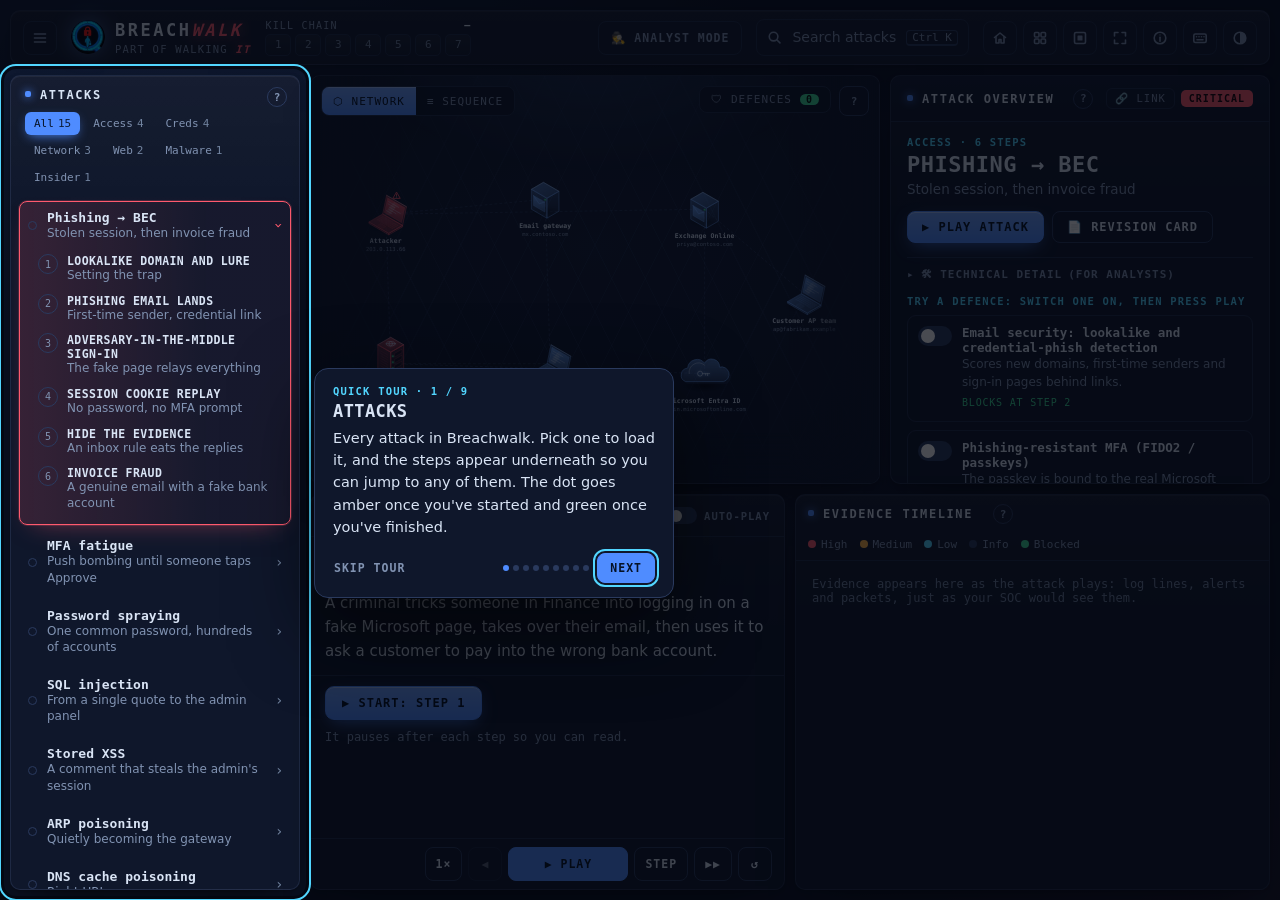
==== commit 77003fa6: "New Canva lens logos across the hub and the four walks Header badges, favicons, phone icons, hub wal" ====
--- a/breachwalk/index.html
+++ b/breachwalk/index.html
@@ -21,7 +21,8 @@
 <meta property="og:image" content="https://deanobaker3-alt.github.io/walking-it-site/preview.png">
 <meta name="twitter:card" content="summary_large_image">
 <meta name="theme-color" content="#0a1020">
-<link rel="icon" href="data:image/svg+xml,%3Csvg xmlns='http://www.w3.org/2000/svg' viewBox='0 0 32 32'%3E%3Cpath d='M16 2 29 8v8c0 7-5 12-13 14C8 28 3 23 3 16V8z' fill='%230a1020' stroke='%236ea8ff' stroke-width='2'/%3E%3Cpath d='M13 10.5v11l9-5.5z' fill='%23ff5a6e'/%3E%3C/svg%3E">
+<link rel="icon" type="image/png" href="../shared/brand/breachwalk-fav.png">
+<link rel="apple-touch-icon" href="../shared/brand/breachwalk-touch.png">
 <link rel="preconnect" href="https://fonts.googleapis.com">
 <link rel="preconnect" href="https://fonts.gstatic.com" crossorigin>
 <link href="https://fonts.googleapis.com/css2?family=IBM+Plex+Mono:wght@400;500;600&family=IBM+Plex+Sans:wght@400;500;600;700&family=Press+Start+2P&family=VT323&display=swap" rel="stylesheet">
@@ -904,6 +905,12 @@
 [data-theme="pixel"] .anabtn.on{color:#1a0620}
 .locked,.qsec.locked{opacity:1}
 .locked .qopt{opacity:.4}
+
+/* lens logos (Canva artwork, © 2026 Dean Baker): smooth in dark/light, pixelated in pixel arcade */
+.lens{display:block;border-radius:50%}.lens img{display:block;width:100%;height:100%;border-radius:50%}
+.lens .px{display:none;image-rendering:pixelated;border-radius:0}
+[data-theme="pixel"] .lens img{display:none}[data-theme="pixel"] .lens .px{display:block}
+.ab-logo{display:block;width:min(180px,60%);height:auto;aspect-ratio:1;margin:0 auto 12px;border-radius:16px;box-shadow:0 8px 30px rgba(0,0,0,.35)}
 </style>
 <link rel="stylesheet" href="../shared/guide.css">
 </head>
@@ -913,7 +920,7 @@
   <header class="top card">
     <button class="iconbtn" id="menuBtn" title="Attack list (L)" aria-label="Attack list"><svg class="ic" viewBox="0 0 16 16" aria-hidden="true"><path d="M2.5 4h11M2.5 8h11M2.5 12h11"/></svg></button>
     <div class="brand">
-      <svg class="logo" viewBox="0 0 34 34" aria-hidden="true"><path d="M17 2 31 9v8c0 8-6 13-14 15C9 30 3 25 3 17V9z" fill="none" stroke="var(--node)" stroke-width="1.8"/><path d="M14 11.5v11l9-5.5z" fill="var(--red)"/></svg>
+      <span class="logo lens" aria-hidden="true"><img src="../shared/brand/breachwalk-lens-128.webp" alt="" width="34" height="34"><img class="px" src="../shared/brand/breachwalk-lens-px19.png" alt="" width="34" height="34"></span>
       <div><b>BREACH<i>WALK</i></b><small class="by">part of Walking <i class="itr">IT</i></small></div>
     </div>
     <div class="kc"><div class="lab"><span>Kill chain</span><b id="kcName">—</b></div><div class="tiles" id="tiles"></div></div>
